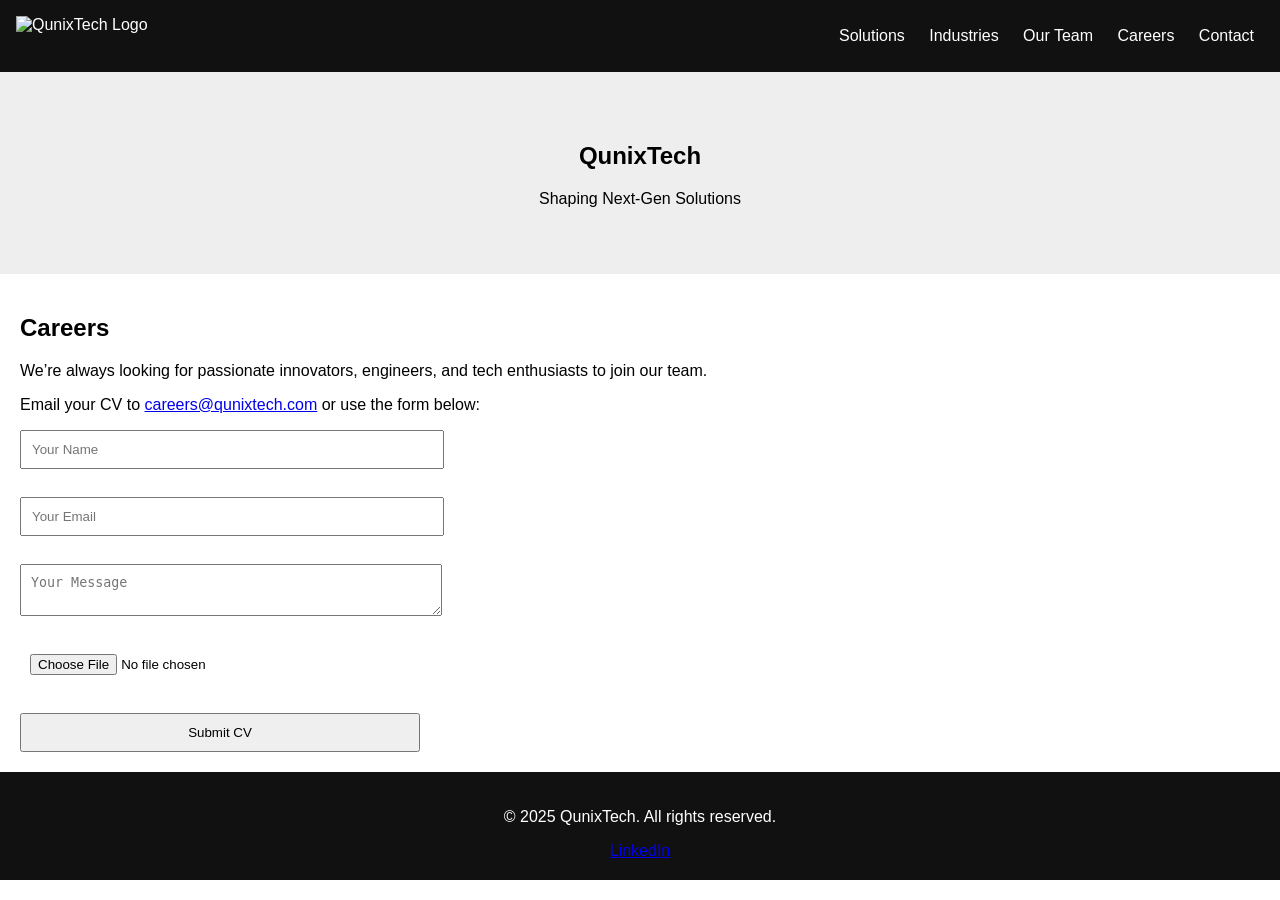
==== index.html @ 8da6a5e3 "Add files via upload" ====
<!DOCTYPE html>
<html lang="en">
<head>
  <meta charset="UTF-8" />
  <meta name="viewport" content="width=device-width, initial-scale=1.0" />
  <title>QunixTech | Shaping Next-Gen Solutions</title>
  <link rel="icon" type="image/png" href="favicon.png" />
  <link rel="stylesheet" href="style.css" />
</head>
<body>
  <header>
    <img src="logo.png" alt="QunixTech Logo" class="logo" />
    <nav>
      <a href="#solutions">Solutions</a>
      <a href="#industries">Industries</a>
      <a href="#team">Our Team</a>
      <a href="#careers">Careers</a>
      <a href="#contact">Contact</a>
    </nav>
  </header>

  <main>
    <section id="hero">
      <h1>QunixTech</h1>
      <p>Shaping Next-Gen Solutions</p>
    </section>

    <section id="careers">
      <h2>Careers</h2>
      <p>We’re always looking for passionate innovators, engineers, and tech enthusiasts to join our team.</p>
      <p>Email your CV to <a href="mailto:careers@qunixtech.com">careers@qunixtech.com</a> or use the form below:</p>
      <form action="https://formspree.io/f/your-form-id" method="POST" enctype="multipart/form-data">
        <input type="text" name="name" placeholder="Your Name" required><br>
        <input type="email" name="_replyto" placeholder="Your Email" required><br>
        <textarea name="message" placeholder="Your Message" required></textarea><br>
        <input type="file" name="resume" required><br>
        <button type="submit">Submit CV</button>
      </form>
    </section>
  </main>

  <footer>
    <p>&copy; 2025 QunixTech. All rights reserved.</p>
    <div class="social-icons">
      <a href="https://www.linkedin.com/company/qunixtech" target="_blank">LinkedIn</a>
    </div>
  </footer>
</body>
</html>
---- style.css ----
body {
  font-family: Arial, sans-serif;
  margin: 0;
  padding: 0;
}
header {
  background: #111;
  color: white;
  padding: 1em;
  display: flex;
  justify-content: space-between;
  align-items: center;
}
.logo {
  height: 40px;
}
nav a {
  margin: 0 10px;
  color: white;
  text-decoration: none;
}
#hero {
  background: #eee;
  padding: 50px;
  text-align: center;
}
section {
  padding: 20px;
}
form input, form textarea, form button {
  display: block;
  margin-top: 10px;
  width: 100%;
  max-width: 400px;
  padding: 10px;
}
footer {
  background: #111;
  color: white;
  text-align: center;
  padding: 20px;
}
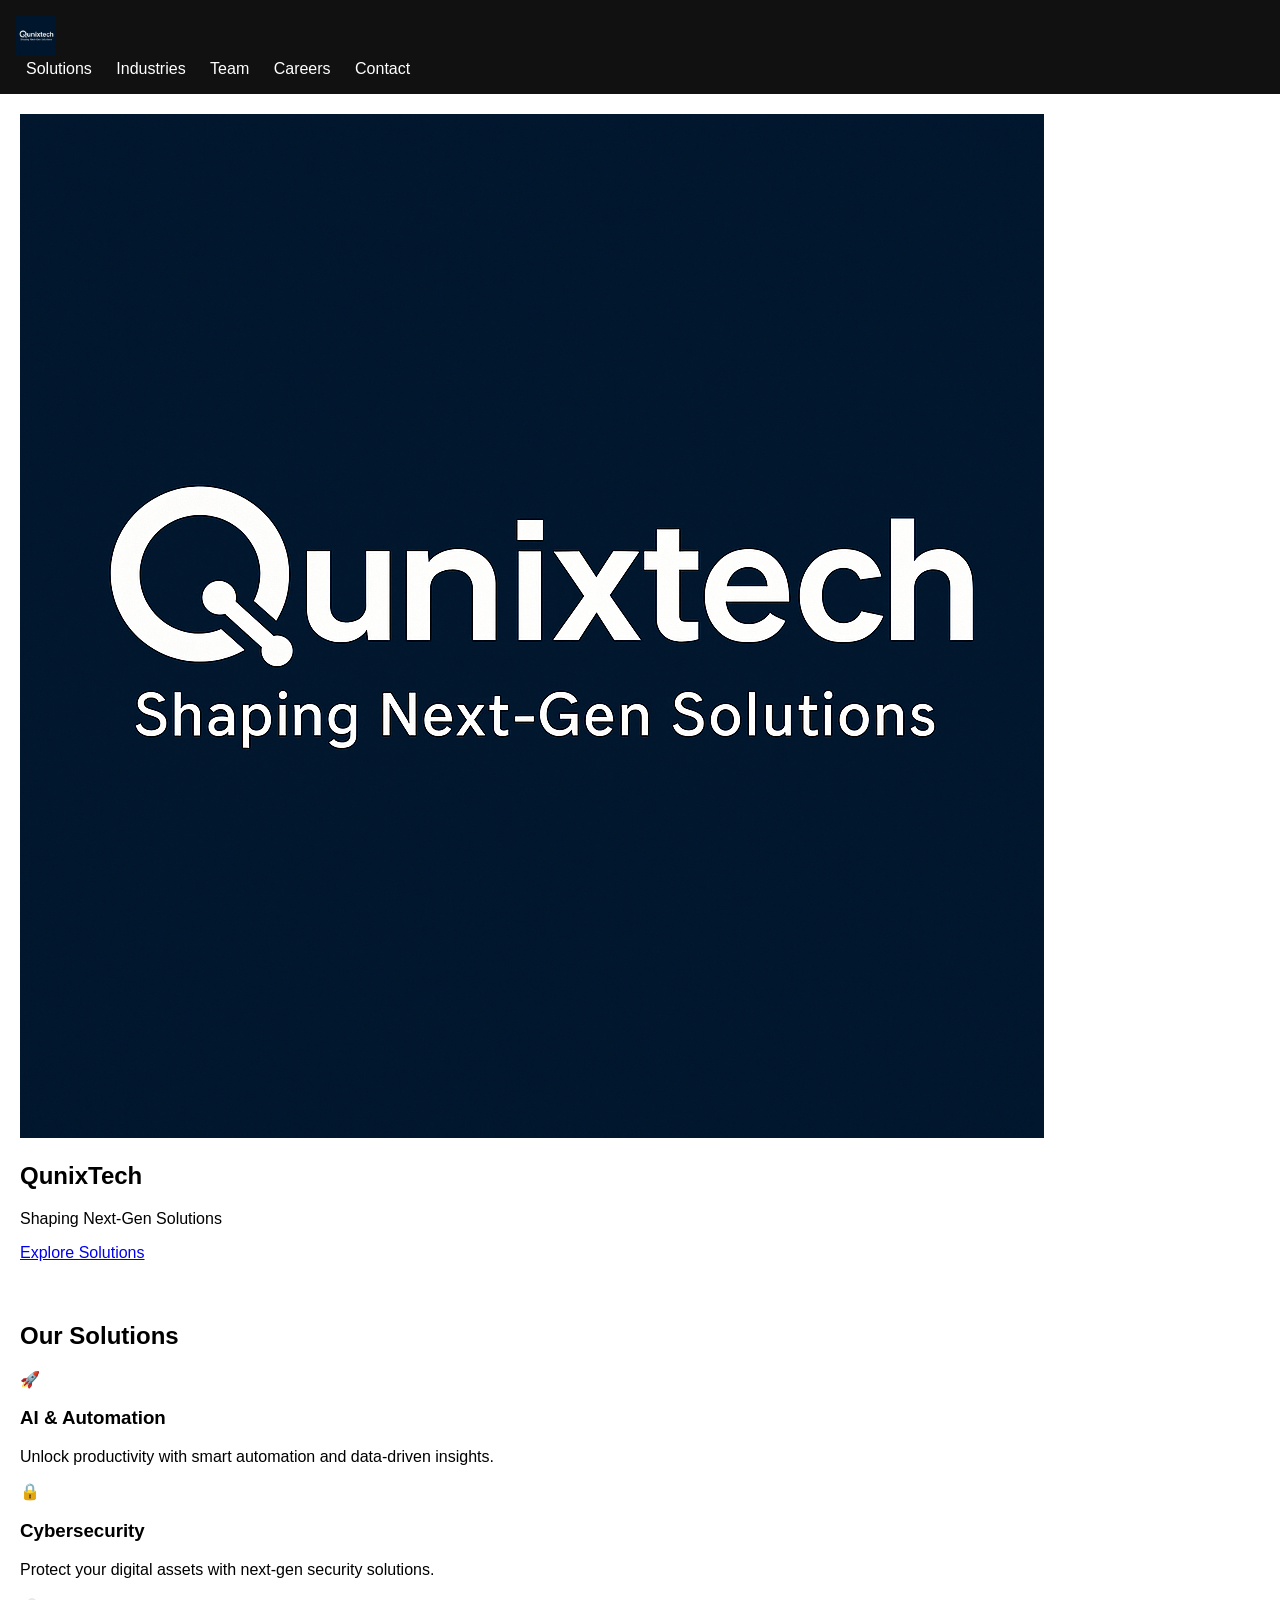
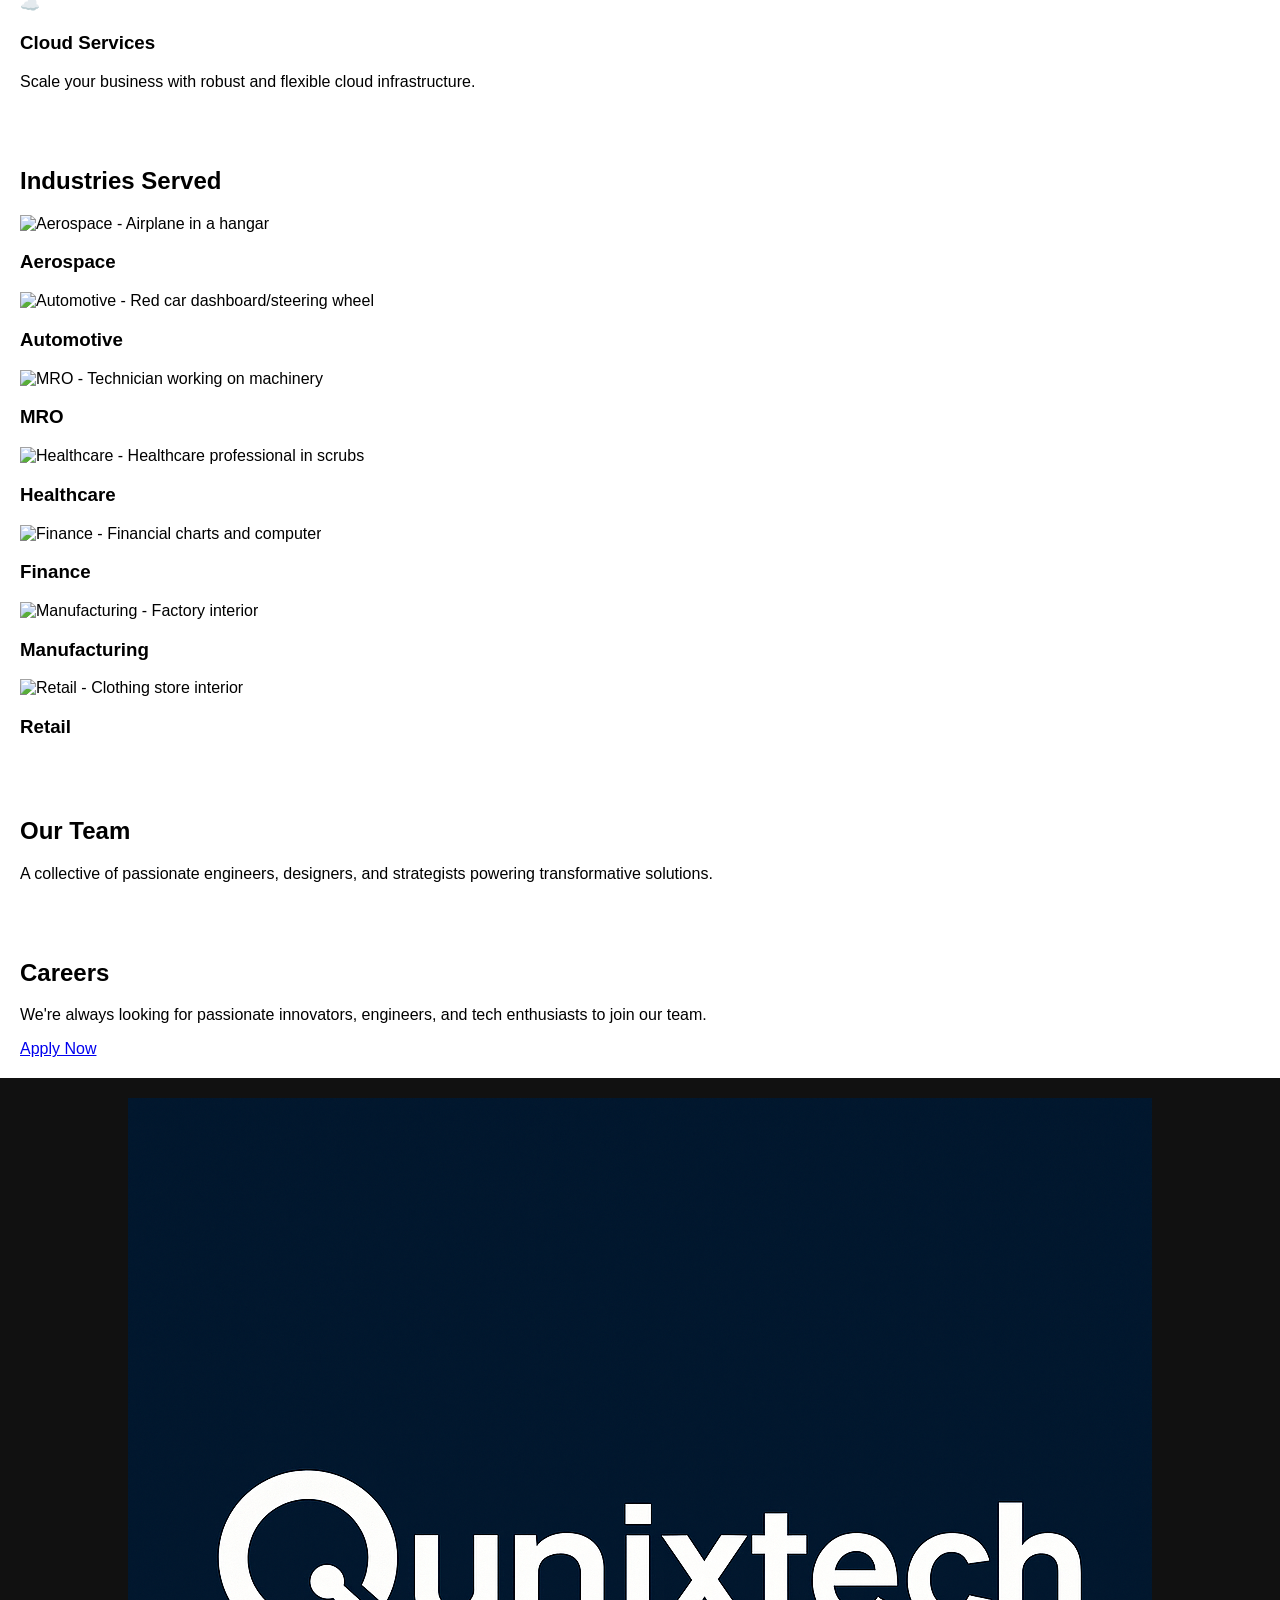
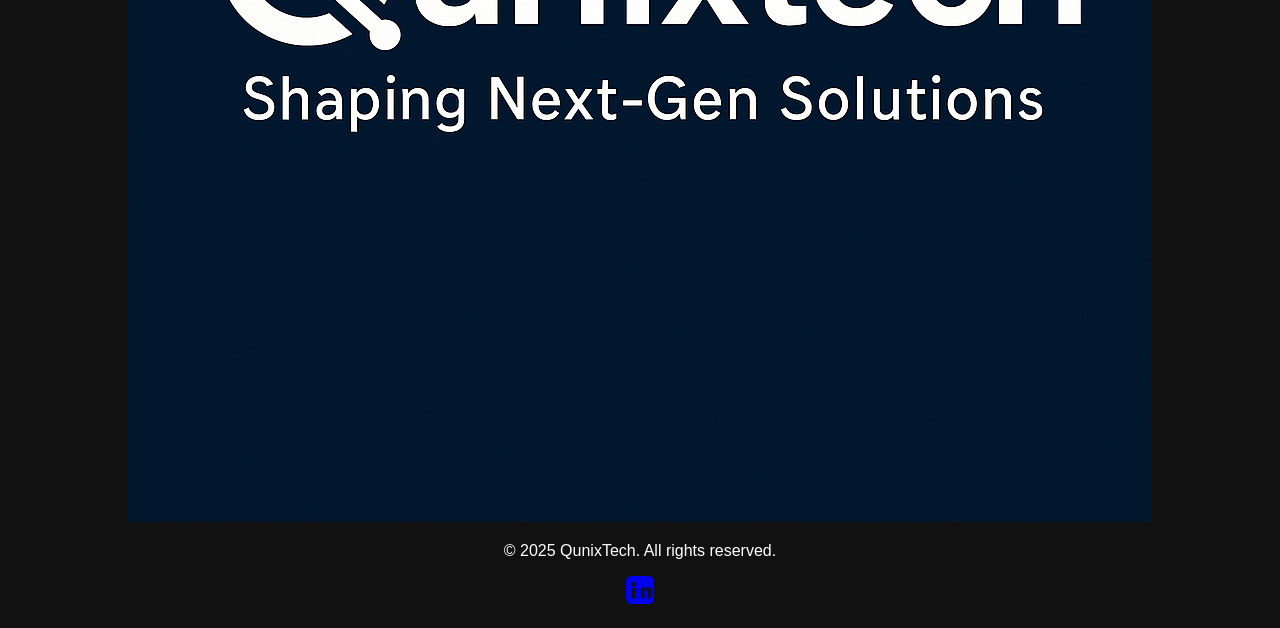
==== commit 473656f9: "Update index.html" ====
--- a/index.html
+++ b/index.html
@@ -1,4 +1,3 @@
-
 <!DOCTYPE html>
 <html lang="en">
 <head>
@@ -7,43 +6,126 @@
   <title>QunixTech | Shaping Next-Gen Solutions</title>
   <link rel="icon" type="image/png" href="favicon.png" />
   <link rel="stylesheet" href="style.css" />
+  <link href="https://fonts.googleapis.com/css2?family=Inter:wght@400;700;900&display=swap" rel="stylesheet">
 </head>
 <body>
   <header>
-    <img src="logo.png" alt="QunixTech Logo" class="logo" />
-    <nav>
-      <a href="#solutions">Solutions</a>
-      <a href="#industries">Industries</a>
-      <a href="#team">Our Team</a>
-      <a href="#careers">Careers</a>
-      <a href="#contact">Contact</a>
-    </nav>
+    <div class="container nav-container">
+      <img src="branding.png" alt="QunixTech Logo" class="logo" />
+      <nav>
+        <a href="#solutions">Solutions</a>
+        <a href="#industries">Industries</a>
+        <a href="#team">Team</a>
+        <a href="#careers">Careers</a>
+        <a href="#contact">Contact</a>
+      </nav>
+    </div>
   </header>
 
   <main>
-    <section id="hero">
-      <h1>QunixTech</h1>
-      <p>Shaping Next-Gen Solutions</p>
+    <!-- Hero Section -->
+    <section class="hero">
+      <div class="container">
+        <img src="branding.png" alt="QunixTech Logo" class="hero-logo" />
+        <h1>QunixTech</h1>
+        <p class="tagline">Shaping Next-Gen Solutions</p>
+        <a href="#solutions" class="cta-btn">Explore Solutions</a>
+      </div>
+      <div class="gradient-bg"></div>
     </section>
-
-    <section id="careers">
-      <h2>Careers</h2>
-      <p>We’re always looking for passionate innovators, engineers, and tech enthusiasts to join our team.</p>
-      <p>Email your CV to <a href="mailto:careers@qunixtech.com">careers@qunixtech.com</a> or use the form below:</p>
-      <form action="https://formspree.io/f/your-form-id" method="POST" enctype="multipart/form-data">
-        <input type="text" name="name" placeholder="Your Name" required><br>
-        <input type="email" name="_replyto" placeholder="Your Email" required><br>
-        <textarea name="message" placeholder="Your Message" required></textarea><br>
-        <input type="file" name="resume" required><br>
-        <button type="submit">Submit CV</button>
-      </form>
+    
+    <!-- Solutions Section -->
+    <section id="solutions" class="info-section">
+      <div class="container">
+        <h2>Our Solutions</h2>
+        <div class="card-grid">
+          <div class="card">
+            <div class="card-icon">🚀</div>
+            <h3>AI & Automation</h3>
+            <p>Unlock productivity with smart automation and data-driven insights.</p>
+          </div>
+          <div class="card">
+            <div class="card-icon">🔒</div>
+            <h3>Cybersecurity</h3>
+            <p>Protect your digital assets with next-gen security solutions.</p>
+          </div>
+          <div class="card">
+            <div class="card-icon">☁️</div>
+            <h3>Cloud Services</h3>
+            <p>Scale your business with robust and flexible cloud infrastructure.</p>
+          </div>
+        </div>
+      </div>
+    </section>
+    
+    <!-- Industries Section -->
+    <section id="industries" class="info-section vibrant-bg">
+      <div class="container">
+        <h2>Industries Served</h2>
+        <div class="industry-grid">
+          <div class="industry-card">
+            <img src="https://images.unsplash.com/photo-1464037866556-6812c9d1c72e?auto=format&fit=crop&w=400&q=80" alt="Aerospace - Airplane in a hangar" />
+            <h3>Aerospace</h3>
+          </div>
+          <div class="industry-card">
+            <img src="https://images.unsplash.com/photo-1506744038136-46273834b3fb?auto=format&fit=crop&w=400&q=80" alt="Automotive - Red car dashboard/steering wheel" />
+            <h3>Automotive</h3>
+          </div>
+          <div class="industry-card">
+            <img src="https://images.unsplash.com/photo-1521791136064-7986c2920216?auto=format&fit=crop&w=400&q=80" alt="MRO - Technician working on machinery" />
+            <h3>MRO</h3>
+          </div>
+          <div class="industry-card">
+            <img src="https://images.unsplash.com/photo-1515378791036-0648a3ef77b2?auto=format&fit=crop&w=400&q=80" alt="Healthcare - Healthcare professional in scrubs" />
+            <h3>Healthcare</h3>
+          </div>
+          <div class="industry-card">
+            <img src="https://images.unsplash.com/photo-1465101046530-73398c7f28ca?auto=format&fit=crop&w=400&q=80" alt="Finance - Financial charts and computer" />
+            <h3>Finance</h3>
+          </div>
+          <div class="industry-card">
+            <img src="https://images.unsplash.com/photo-1461344577544-4e5dc9487184?auto=format&fit=crop&w=400&q=80" alt="Manufacturing - Factory interior" />
+            <h3>Manufacturing</h3>
+          </div>
+          <div class="industry-card">
+            <img src="https://images.unsplash.com/photo-1503342217505-b0a15ec3261c?auto=format&fit=crop&w=400&q=80" alt="Retail - Clothing store interior" />
+            <h3>Retail</h3>
+          </div>
+        </div>
+      </div>
+    </section>
+    
+    <!-- Team Section -->
+    <section id="team" class="info-section">
+      <div class="container">
+        <h2>Our Team</h2>
+        <p class="section-desc">A collective of passionate engineers, designers, and strategists powering transformative solutions.</p>
+      </div>
+    </section>
+    
+    <!-- Careers Section -->
+    <section id="careers" class="info-section alt-bg">
+      <div class="container">
+        <h2>Careers</h2>
+        <p>We're always looking for passionate innovators, engineers, and tech enthusiasts to join our team.</p>
+        <a href="mailto:careers@qunixtech.com" class="cta-btn secondary">Apply Now</a>
+      </div>
     </section>
   </main>
 
   <footer>
-    <p>&copy; 2025 QunixTech. All rights reserved.</p>
-    <div class="social-icons">
-      <a href="https://www.linkedin.com/company/qunixtech" target="_blank">LinkedIn</a>
+    <div class="container footer-content">
+      <div>
+        <img src="branding.png" alt="QunixTech Logo" class="footer-logo" />
+        <p>&copy; 2025 QunixTech. All rights reserved.</p>
+      </div>
+      <div class="footer-socials">
+        <a href="https://www.linkedin.com/company/qunixtech" target="_blank" aria-label="LinkedIn">
+          <svg width="28" height="28" fill="currentColor" viewBox="0 0 24 24">
+            <path d="M19 0h-14c-2.761 0-5 2.238-5 5v14c0 2.762 2.239 5 5 5h14c2.762 0 5-2.238 5-5v-14c0-2.762-2.238-5-5-5zm-11 19h-3v-9h3v9zm-1.5-10.268c-.966 0-1.75-.784-1.75-1.75s.784-1.75 1.75-1.75 1.75.784 1.75 1.75-.784 1.75-1.75 1.75zm15.5 10.268h-3v-4.604c0-1.098-.021-2.509-1.529-2.509-1.529 0-1.764 1.194-1.764 2.426v4.687h-3v-9h2.882v1.233h.041c.401-.76 1.38-1.561 2.841-1.561 3.041 0 3.604 2.004 3.604 4.609v4.719z"/>
+          </svg>
+        </a>
+      </div>
     </div>
   </footer>
 </body>
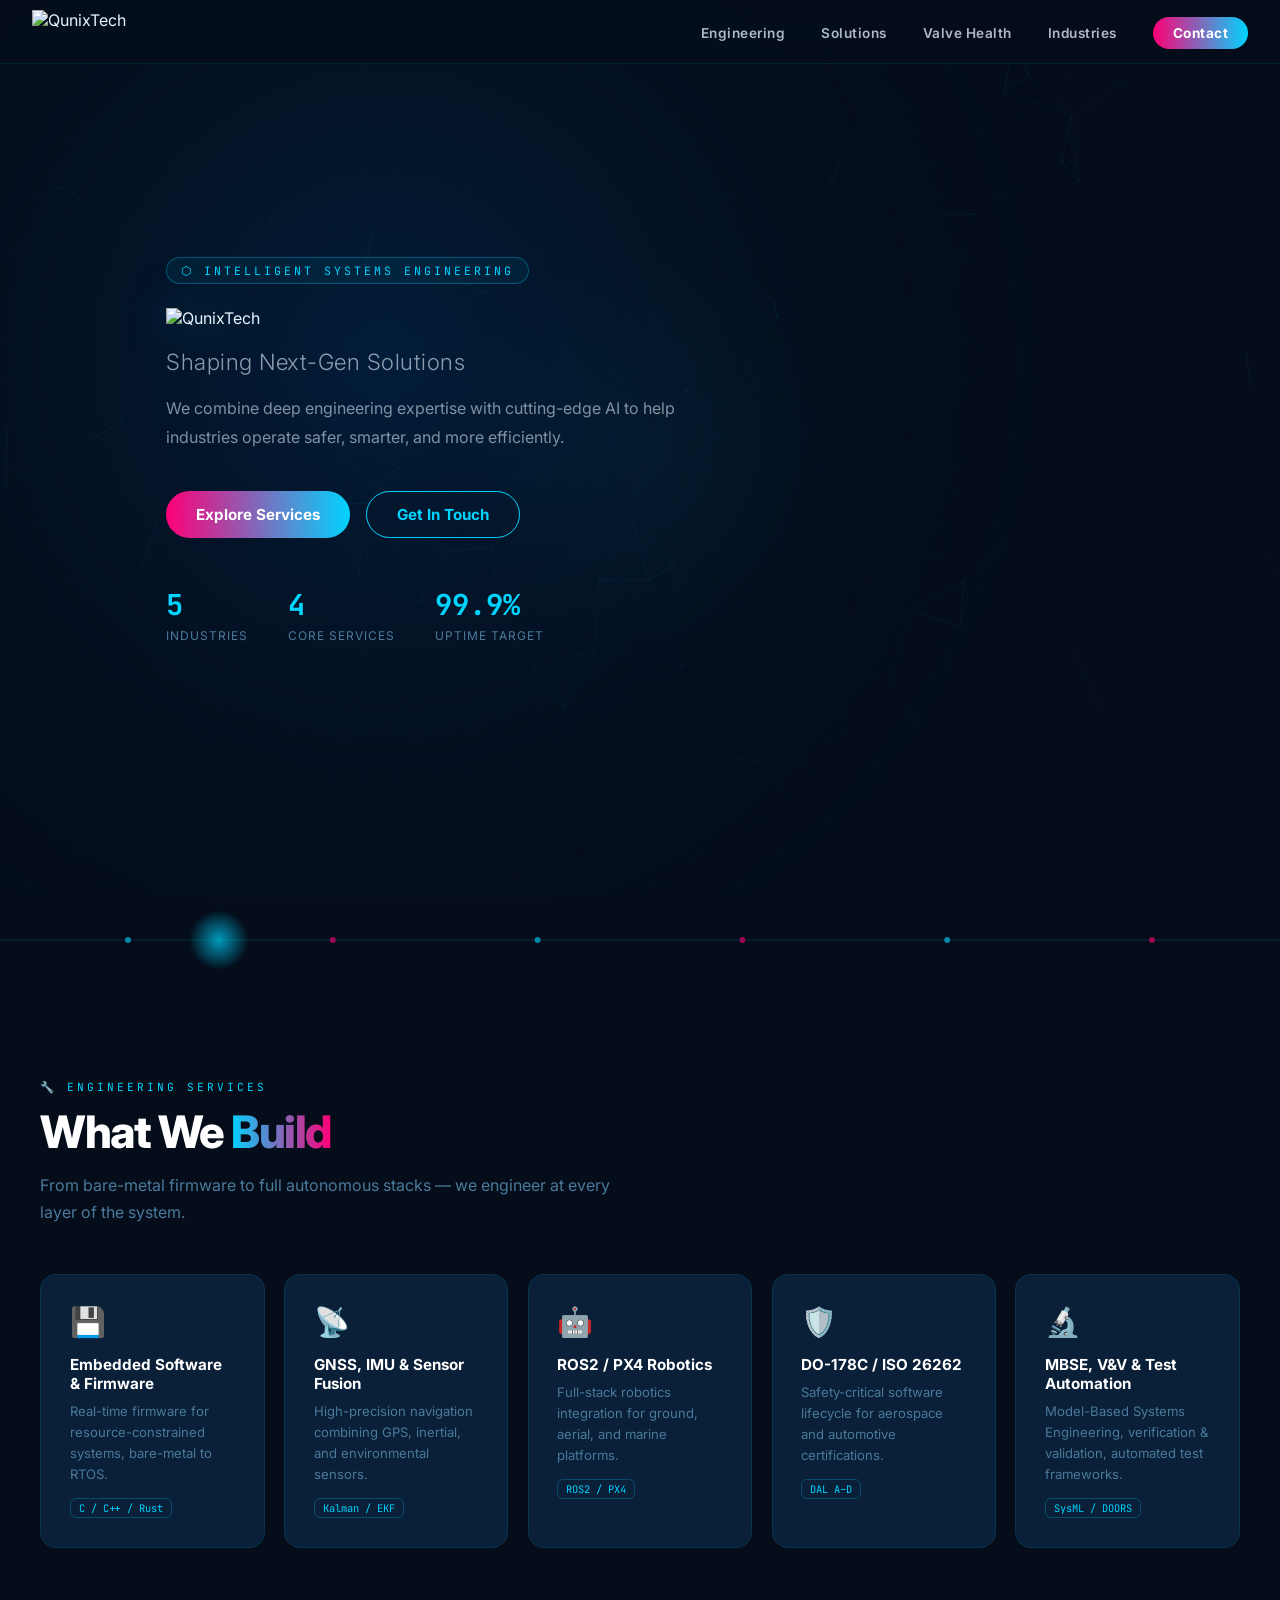
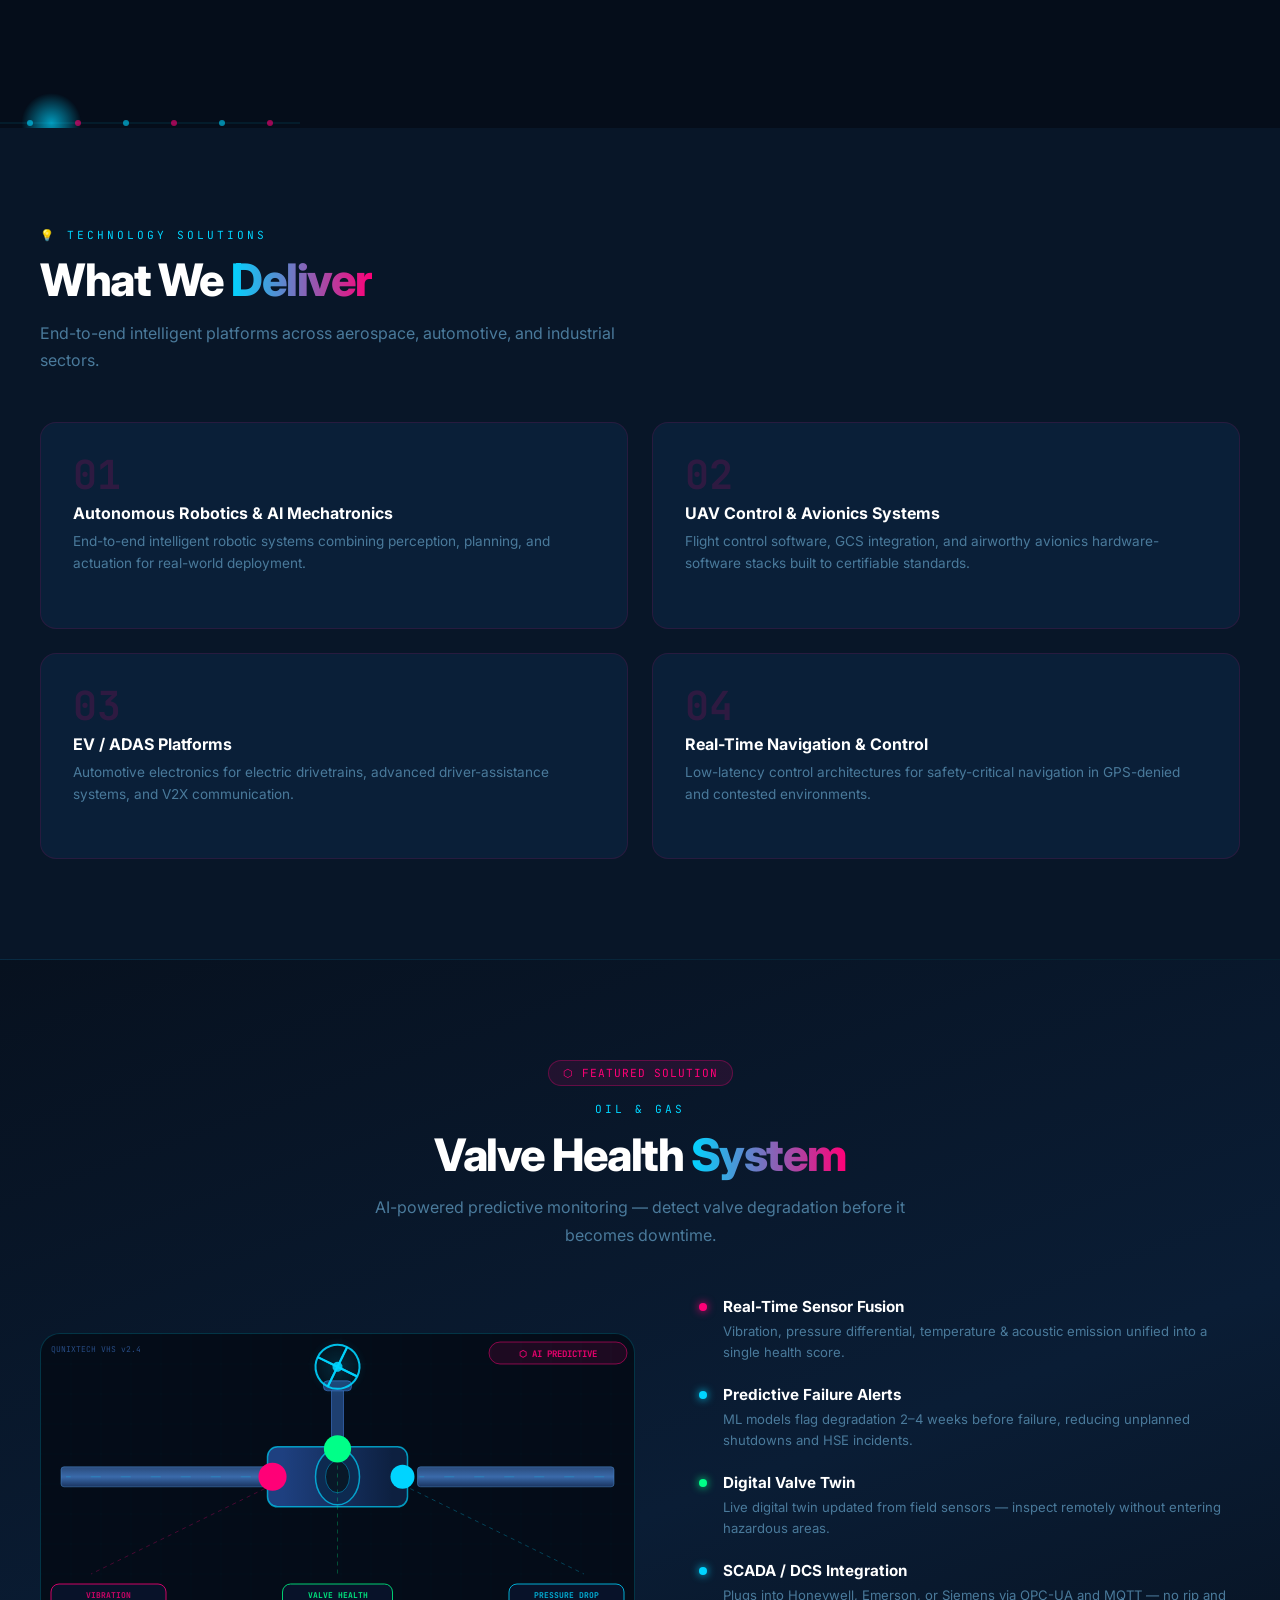
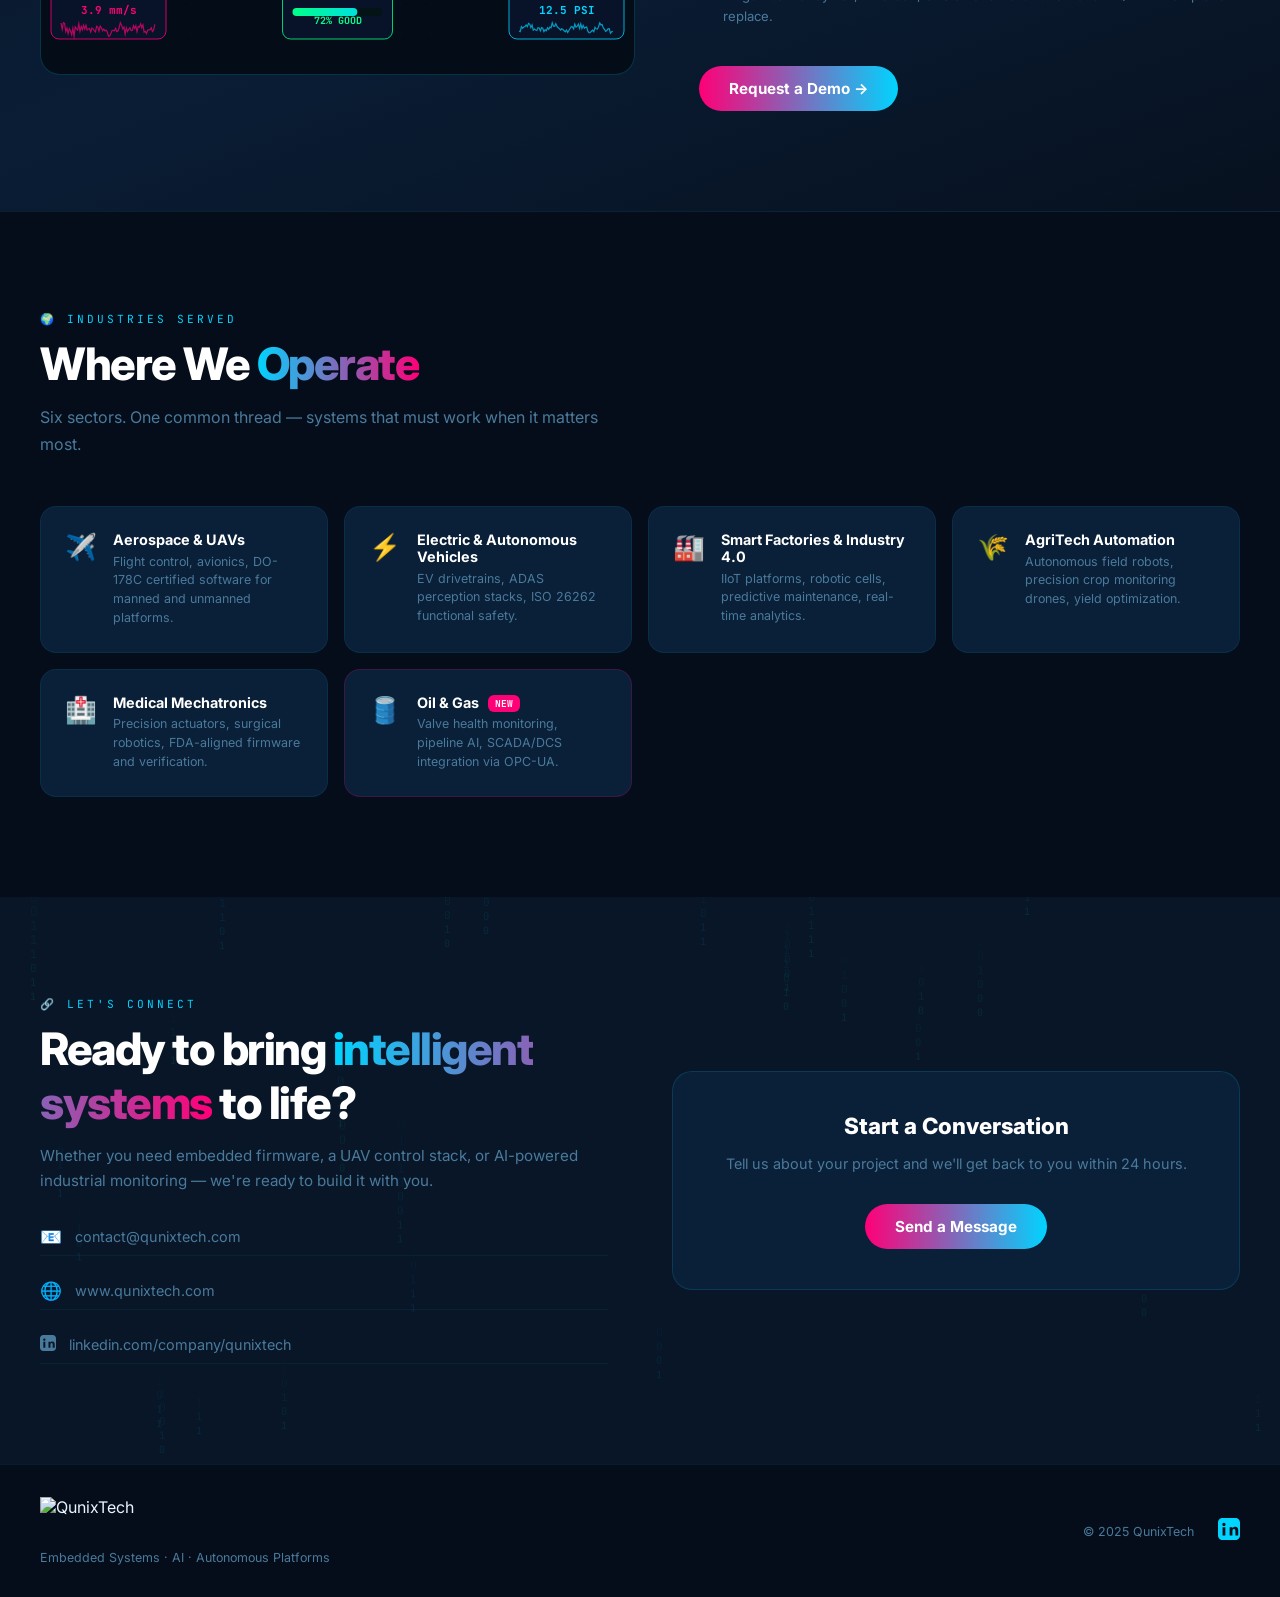
==== commit c1478250: "Deploy: dynamic animated site with valve health, engineering services & logo" ====
--- a/index.html
+++ b/index.html
@@ -1,132 +1,797 @@
 <!DOCTYPE html>
 <html lang="en">
 <head>
-  <meta charset="UTF-8" />
-  <meta name="viewport" content="width=device-width, initial-scale=1.0" />
-  <title>QunixTech | Shaping Next-Gen Solutions</title>
-  <link rel="icon" type="image/png" href="favicon.png" />
-  <link rel="stylesheet" href="style.css" />
-  <link href="https://fonts.googleapis.com/css2?family=Inter:wght@400;700;900&display=swap" rel="stylesheet">
+<meta charset="UTF-8"/>
+<meta name="viewport" content="width=device-width,initial-scale=1.0"/>
+<title>QunixTech | Shaping Next-Gen Solutions</title>
+<link href="https://fonts.googleapis.com/css2?family=Inter:wght@300;400;600;700;900&family=JetBrains+Mono:wght@400;700&display=swap" rel="stylesheet"/>
+<style>
+*{margin:0;padding:0;box-sizing:border-box;}
+:root{
+  --bg:#050d1a;
+  --bg2:#081628;
+  --cyan:#00d4ff;
+  --pink:#ff0077;
+  --green:#00ff88;
+  --text:#e8f4ff;
+  --muted:#4a7a9b;
+  --card:#0a1f38;
+  --r:16px;
+}
+html{scroll-behavior:smooth;}
+body{font-family:'Inter',sans-serif;background:var(--bg);color:var(--text);overflow-x:hidden;}
+a{color:var(--cyan);text-decoration:none;}
+/* SCROLLBAR */
+::-webkit-scrollbar{width:4px;}
+::-webkit-scrollbar-track{background:var(--bg);}
+::-webkit-scrollbar-thumb{background:var(--cyan);border-radius:2px;}
+
+/* NAV */
+nav{position:fixed;top:0;left:0;right:0;z-index:999;padding:0 2rem;height:64px;display:flex;align-items:center;justify-content:space-between;background:rgba(5,13,26,0.85);backdrop-filter:blur(12px);border-bottom:1px solid rgba(0,212,255,0.1);transition:all .3s;}
+nav.scrolled{background:rgba(5,13,26,0.97);}
+.nav-brand img{height:44px;width:auto;display:block;}
+.nav-links a{color:rgba(232,244,255,0.75);font-size:.85rem;font-weight:600;margin-left:2rem;letter-spacing:.5px;transition:color .2s;position:relative;}
+.nav-links a::after{content:'';position:absolute;bottom:-2px;left:0;width:0;height:1.5px;background:var(--cyan);transition:width .2s;}
+.nav-links a:hover{color:var(--cyan);}
+.nav-links a:hover::after{width:100%;}
+.nav-cta{background:linear-gradient(90deg,var(--pink),var(--cyan));color:#fff!important;padding:8px 20px;border-radius:20px;font-weight:700!important;}
+.nav-cta::after{display:none!important;}
+.nav-cta:hover{opacity:.88;color:#fff!important;}
+
+/* HERO */
+#hero{position:relative;height:100vh;min-height:680px;display:flex;align-items:center;overflow:hidden;}
+#hero-canvas{position:absolute;inset:0;width:100%;height:100%;}
+.hero-content{position:relative;z-index:2;padding:0 2rem;max-width:700px;margin:0 auto 0 8vw;}
+.hero-eyebrow{font-family:'JetBrains Mono',monospace;font-size:.72rem;letter-spacing:3px;color:var(--cyan);border:1px solid rgba(0,212,255,.3);display:inline-block;padding:5px 14px;border-radius:20px;margin-bottom:1.5rem;background:rgba(0,212,255,.06);}
+.hero-logo{width:min(380px,80vw);height:auto;margin-bottom:1.2rem;display:block;filter:drop-shadow(0 0 24px rgba(0,212,255,.35));animation:logoGlow 4s ease-in-out infinite;}
+@keyframes logoGlow{0%,100%{filter:drop-shadow(0 0 18px rgba(0,212,255,.3));}50%{filter:drop-shadow(0 0 36px rgba(0,212,255,.6)) drop-shadow(0 0 60px rgba(255,0,119,.2));}}
+.hero-h1{font-size:clamp(2.8rem,7vw,5.5rem);font-weight:900;line-height:1;letter-spacing:-3px;margin-bottom:.5rem;}
+.hero-h1 .q{background:linear-gradient(135deg,var(--cyan) 30%,var(--pink));-webkit-background-clip:text;-webkit-text-fill-color:transparent;}
+.hero-sub{font-size:clamp(1rem,2vw,1.4rem);color:rgba(232,244,255,.6);font-weight:300;margin-bottom:1.2rem;letter-spacing:.5px;}
+.hero-desc{font-size:1rem;color:rgba(232,244,255,.55);line-height:1.8;max-width:520px;margin-bottom:2.5rem;}
+.hero-btns{display:flex;gap:1rem;flex-wrap:wrap;}
+.btn{display:inline-flex;align-items:center;gap:.5rem;padding:13px 30px;border-radius:30px;font-weight:700;font-size:.95rem;cursor:pointer;transition:all .2s;border:none;}
+.btn-primary{background:linear-gradient(90deg,var(--pink),var(--cyan));color:#fff;}
+.btn-primary:hover{transform:translateY(-2px);box-shadow:0 8px 24px rgba(255,0,119,.3);color:#fff;}
+.btn-outline{background:transparent;color:var(--cyan);border:1.5px solid var(--cyan);}
+.btn-outline:hover{background:rgba(0,212,255,.08);transform:translateY(-2px);}
+.hero-stats{display:flex;gap:2.5rem;margin-top:3rem;flex-wrap:wrap;}
+.stat-item .val{font-family:'JetBrains Mono',monospace;font-size:1.8rem;font-weight:700;color:var(--cyan);}
+.stat-item .lbl{font-size:.75rem;color:var(--muted);letter-spacing:1px;margin-top:.2rem;}
+
+/* SCROLL REVEAL */
+.reveal{opacity:0;transform:translateY(32px);transition:opacity .7s ease,transform .7s ease;}
+.reveal.visible{opacity:1;transform:none;}
+
+/* SECTION COMMONS */
+section{padding:100px 2rem;}
+.sec-inner{max-width:1200px;margin:0 auto;}
+.sec-tag{font-family:'JetBrains Mono',monospace;font-size:.7rem;letter-spacing:3px;color:var(--cyan);margin-bottom:.7rem;}
+.sec-h2{font-size:clamp(1.8rem,4vw,2.8rem);font-weight:800;letter-spacing:-1.5px;margin-bottom:.8rem;color:#fff;}
+.sec-h2 span{background:linear-gradient(90deg,var(--cyan),var(--pink));-webkit-background-clip:text;-webkit-text-fill-color:transparent;}
+.sec-lead{color:var(--muted);font-size:1rem;line-height:1.7;max-width:580px;margin-bottom:3rem;}
+
+/* ENGINEERING SECTION */
+#engineering{background:var(--bg);}
+.eng-grid{display:grid;grid-template-columns:repeat(auto-fill,minmax(220px,1fr));gap:1.2rem;}
+.eng-card{background:var(--card);border:1px solid rgba(0,212,255,.1);border-radius:var(--r);padding:1.8rem;position:relative;overflow:hidden;cursor:default;transition:all .3s;}
+.eng-card::before{content:'';position:absolute;inset:0;background:linear-gradient(135deg,rgba(0,212,255,.06),transparent);opacity:0;transition:opacity .3s;}
+.eng-card:hover{border-color:rgba(0,212,255,.4);transform:translateY(-4px);box-shadow:0 16px 40px rgba(0,212,255,.1);}
+.eng-card:hover::before{opacity:1;}
+.eng-icon{font-size:1.8rem;margin-bottom:1rem;}
+.eng-card h3{font-size:.95rem;font-weight:700;color:#fff;margin-bottom:.5rem;}
+.eng-card p{font-size:.82rem;color:var(--muted);line-height:1.6;}
+.eng-card .tag{display:inline-block;font-family:'JetBrains Mono',monospace;font-size:.65rem;color:var(--cyan);border:1px solid rgba(0,212,255,.25);padding:2px 8px;border-radius:6px;margin-top:.8rem;}
+
+/* ANIMATED CIRCUIT LINE */
+.circuit-divider{height:80px;position:relative;overflow:hidden;}
+#circuit-canvas{width:100%;height:80px;}
+
+/* SOLUTIONS SECTION */
+#solutions{background:var(--bg2);}
+.sol-grid{display:grid;grid-template-columns:repeat(2,1fr);gap:1.5rem;}
+.sol-card{background:var(--card);border-radius:var(--r);padding:2rem;border:1px solid rgba(255,0,119,.12);position:relative;overflow:hidden;transition:all .3s;}
+.sol-card:hover{border-color:rgba(255,0,119,.4);transform:translateY(-4px);box-shadow:0 16px 40px rgba(255,0,119,.1);}
+.sol-num{font-family:'JetBrains Mono',monospace;font-size:2.5rem;font-weight:700;color:rgba(255,0,119,.15);line-height:1;margin-bottom:.5rem;}
+.sol-card h3{font-size:1rem;font-weight:700;color:#fff;margin-bottom:.5rem;}
+.sol-card p{font-size:.85rem;color:var(--muted);line-height:1.6;}
+.sol-bar{height:2px;background:linear-gradient(90deg,var(--pink),transparent);margin-top:1.2rem;border-radius:1px;width:0;transition:width .8s ease;}
+.sol-card:hover .sol-bar{width:100%;}
+
+/* VALVE HEALTH */
+#valve{background:linear-gradient(160deg,#07111f,#0a1d35 60%,#07111f);border-top:1px solid rgba(0,212,255,.08);border-bottom:1px solid rgba(0,212,255,.08);position:relative;overflow:hidden;}
+.valve-layout{display:grid;grid-template-columns:1.1fr 1fr;gap:4rem;align-items:center;}
+.valve-canvas-wrap{position:relative;border-radius:20px;overflow:hidden;border:1px solid rgba(0,212,255,.2);background:#040c18;}
+#valve-canvas{display:block;width:100%;height:340px;}
+.valve-features{display:flex;flex-direction:column;gap:1.4rem;}
+.vf{display:flex;gap:1rem;align-items:flex-start;}
+.vf-dot{width:8px;height:8px;border-radius:50%;background:var(--cyan);flex-shrink:0;margin-top:6px;box-shadow:0 0 8px var(--cyan);}
+.vf-dot.pink{background:var(--pink);box-shadow:0 0 8px var(--pink);}
+.vf-dot.green{background:var(--green);box-shadow:0 0 8px var(--green);}
+.vf h4{font-size:.95rem;font-weight:700;color:#fff;margin-bottom:.3rem;}
+.vf p{font-size:.82rem;color:var(--muted);line-height:1.6;}
+.valve-badge{display:inline-flex;align-items:center;gap:.4rem;background:rgba(255,0,119,.1);border:1px solid rgba(255,0,119,.3);border-radius:20px;padding:5px 14px;font-family:'JetBrains Mono',monospace;font-size:.7rem;color:var(--pink);margin-bottom:1rem;letter-spacing:1px;}
+
+/* INDUSTRIES */
+#industries{background:var(--bg);}
+.ind-grid{display:grid;grid-template-columns:repeat(auto-fill,minmax(260px,1fr));gap:1rem;}
+.ind-card{background:var(--card);border:1px solid rgba(0,212,255,.08);border-radius:var(--r);padding:1.5rem;display:flex;gap:1rem;align-items:flex-start;transition:all .25s;position:relative;overflow:hidden;}
+.ind-card::after{content:'';position:absolute;left:0;top:0;width:3px;height:100%;background:var(--cyan);transform:scaleY(0);transition:transform .3s;transform-origin:top;}
+.ind-card:hover{border-color:rgba(0,212,255,.25);transform:translateX(4px);}
+.ind-card:hover::after{transform:scaleY(1);}
+.ind-card.og{border-color:rgba(255,0,119,.2);}
+.ind-card.og::after{background:var(--pink);}
+.ind-card.og:hover{border-color:rgba(255,0,119,.4);}
+.ind-ico{font-size:1.6rem;flex-shrink:0;}
+.ind-card h4{font-size:.9rem;font-weight:700;color:#fff;margin-bottom:.3rem;}
+.ind-card p{font-size:.78rem;color:var(--muted);line-height:1.5;}
+.og-badge{font-family:'JetBrains Mono',monospace;font-size:.6rem;background:var(--pink);color:#fff;padding:2px 7px;border-radius:6px;margin-left:.4rem;vertical-align:middle;}
+
+/* CONTACT */
+#contact{background:var(--bg2);position:relative;overflow:hidden;}
+#contact-canvas{position:absolute;inset:0;width:100%;height:100%;opacity:.4;}
+.contact-inner{display:grid;grid-template-columns:1fr 1fr;gap:4rem;align-items:center;position:relative;z-index:1;}
+.contact-links{display:flex;flex-direction:column;gap:1rem;margin-top:1.5rem;}
+.contact-link{display:flex;align-items:center;gap:.8rem;color:var(--muted);font-size:.9rem;transition:color .2s;padding:.5rem 0;border-bottom:1px solid rgba(0,212,255,.06);}
+.contact-link:hover{color:var(--cyan);}
+.contact-link span{font-size:1.1rem;}
+.cta-box{background:var(--card);border:1px solid rgba(0,212,255,.15);border-radius:20px;padding:2.5rem;text-align:center;}
+.cta-box h3{font-size:1.4rem;font-weight:800;color:#fff;margin-bottom:.8rem;}
+.cta-box p{color:var(--muted);font-size:.9rem;line-height:1.6;margin-bottom:1.8rem;}
+
+/* FOOTER */
+footer{background:var(--bg);border-top:1px solid rgba(0,212,255,.08);padding:2rem;}
+.footer-inner{max-width:1200px;margin:0 auto;display:flex;justify-content:space-between;align-items:center;flex-wrap:wrap;gap:1rem;}
+.footer-brand img{height:48px;width:auto;display:block;}
+.footer-right{display:flex;align-items:center;gap:1.5rem;}
+.footer-copy{font-size:.78rem;color:var(--muted);}
+.li-link{color:var(--cyan);transition:color .2s;}
+.li-link:hover{color:var(--pink);}
+
+/* RESPONSIVE */
+@media(max-width:900px){
+  .hero-content{margin:0 auto;text-align:center;}
+  .hero-btns{justify-content:center;}
+  .hero-stats{justify-content:center;}
+  .valve-layout,.contact-inner,.sol-grid{grid-template-columns:1fr;}
+  .eng-grid,.ind-grid{grid-template-columns:1fr 1fr;}
+  .nav-links{display:none;}
+}
+@media(max-width:600px){
+  .eng-grid,.ind-grid{grid-template-columns:1fr;}
+  section{padding:70px 1.2rem;}
+}
+
+/* GLITCH animation for title */
+@keyframes flicker{0%,100%{opacity:1;}92%{opacity:1;}93%{opacity:.4;}95%{opacity:1;}97%{opacity:.6;}98%{opacity:1;}}
+.hero-h1{animation:flicker 8s infinite;}
+
+/* Pulse dot */
+@keyframes pulse{0%,100%{transform:scale(1);opacity:1;}50%{transform:scale(1.5);opacity:.5;}}
+.pulse{animation:pulse 2s infinite;}
+</style>
 </head>
 <body>
-  <header>
-    <div class="container nav-container">
-      <img src="branding.png" alt="QunixTech Logo" class="logo" />
-      <nav>
-        <a href="#solutions">Solutions</a>
-        <a href="#industries">Industries</a>
-        <a href="#team">Team</a>
-        <a href="#careers">Careers</a>
-        <a href="#contact">Contact</a>
-      </nav>
-    </div>
-  </header>
-
-  <main>
-    <!-- Hero Section -->
-    <section class="hero">
-      <div class="container">
-        <img src="branding.png" alt="QunixTech Logo" class="hero-logo" />
-        <h1>QunixTech</h1>
-        <p class="tagline">Shaping Next-Gen Solutions</p>
-        <a href="#solutions" class="cta-btn">Explore Solutions</a>
-      </div>
-      <div class="gradient-bg"></div>
-    </section>
-    
-    <!-- Solutions Section -->
-    <section id="solutions" class="info-section">
-      <div class="container">
-        <h2>Our Solutions</h2>
-        <div class="card-grid">
-          <div class="card">
-            <div class="card-icon">🚀</div>
-            <h3>AI & Automation</h3>
-            <p>Unlock productivity with smart automation and data-driven insights.</p>
+
+<nav id="navbar">
+  <div class="nav-brand"><img src="https://raw.githubusercontent.com/QunixTech/webpage/main/branding.png" alt="QunixTech"/></div>
+  <div class="nav-links">
+    <a href="#engineering">Engineering</a>
+    <a href="#solutions">Solutions</a>
+    <a href="#valve">Valve Health</a>
+    <a href="#industries">Industries</a>
+    <a href="#contact" class="nav-cta">Contact</a>
+  </div>
+</nav>
+
+<!-- HERO -->
+<section id="hero">
+  <canvas id="hero-canvas"></canvas>
+  <div class="hero-content">
+    <div class="hero-eyebrow">⬡ INTELLIGENT SYSTEMS ENGINEERING</div>
+    <img src="https://raw.githubusercontent.com/QunixTech/webpage/main/branding.png" alt="QunixTech" class="hero-logo"/>
+    <h1 class="hero-h1" style="display:none;">QunixTech</h1>
+    <p class="hero-sub">Shaping Next-Gen Solutions</p>
+    <p class="hero-desc">We combine deep engineering expertise with cutting-edge AI to help industries operate safer, smarter, and more efficiently.</p>
+    <div class="hero-btns">
+      <a href="#engineering" class="btn btn-primary">Explore Services</a>
+      <a href="#contact" class="btn btn-outline">Get In Touch</a>
+    </div>
+    <div class="hero-stats">
+      <div class="stat-item"><div class="val" data-count="6">0</div><div class="lbl">INDUSTRIES</div></div>
+      <div class="stat-item"><div class="val" data-count="5">0</div><div class="lbl">CORE SERVICES</div></div>
+      <div class="stat-item"><div class="val" id="uptime-val">99.9%</div><div class="lbl">UPTIME TARGET</div></div>
+    </div>
+  </div>
+</section>
+
+<!-- CIRCUIT DIVIDER -->
+<div class="circuit-divider">
+  <canvas id="circuit-canvas"></canvas>
+</div>
+
+<!-- ENGINEERING -->
+<section id="engineering">
+  <div class="sec-inner">
+    <div class="reveal">
+      <div class="sec-tag">🔧 ENGINEERING SERVICES</div>
+      <h2 class="sec-h2">What We <span>Build</span></h2>
+      <p class="sec-lead">From bare-metal firmware to full autonomous stacks — we engineer at every layer of the system.</p>
+    </div>
+    <div class="eng-grid reveal">
+      <div class="eng-card">
+        <div class="eng-icon">💾</div>
+        <h3>Embedded Software & Firmware</h3>
+        <p>Real-time firmware for resource-constrained systems, bare-metal to RTOS.</p>
+        <span class="tag">C / C++ / Rust</span>
+      </div>
+      <div class="eng-card">
+        <div class="eng-icon">📡</div>
+        <h3>GNSS, IMU & Sensor Fusion</h3>
+        <p>High-precision navigation combining GPS, inertial, and environmental sensors.</p>
+        <span class="tag">Kalman / EKF</span>
+      </div>
+      <div class="eng-card">
+        <div class="eng-icon">🤖</div>
+        <h3>ROS2 / PX4 Robotics</h3>
+        <p>Full-stack robotics integration for ground, aerial, and marine platforms.</p>
+        <span class="tag">ROS2 / PX4</span>
+      </div>
+      <div class="eng-card">
+        <div class="eng-icon">🛡️</div>
+        <h3>DO-178C / ISO 26262</h3>
+        <p>Safety-critical software lifecycle for aerospace and automotive certifications.</p>
+        <span class="tag">DAL A–D</span>
+      </div>
+      <div class="eng-card">
+        <div class="eng-icon">🔬</div>
+        <h3>MBSE, V&V & Test Automation</h3>
+        <p>Model-Based Systems Engineering, verification & validation, automated test frameworks.</p>
+        <span class="tag">SysML / DOORS</span>
+      </div>
+    </div>
+  </div>
+</section>
+
+<!-- CIRCUIT DIVIDER 2 -->
+<div class="circuit-divider">
+  <canvas id="circuit-canvas2"></canvas>
+</div>
+
+<!-- SOLUTIONS -->
+<section id="solutions">
+  <div class="sec-inner">
+    <div class="reveal">
+      <div class="sec-tag">💡 TECHNOLOGY SOLUTIONS</div>
+      <h2 class="sec-h2">What We <span>Deliver</span></h2>
+      <p class="sec-lead">End-to-end intelligent platforms across aerospace, automotive, and industrial sectors.</p>
+    </div>
+    <div class="sol-grid reveal">
+      <div class="sol-card">
+        <div class="sol-num">01</div>
+        <h3>Autonomous Robotics & AI Mechatronics</h3>
+        <p>End-to-end intelligent robotic systems combining perception, planning, and actuation for real-world deployment.</p>
+        <div class="sol-bar"></div>
+      </div>
+      <div class="sol-card">
+        <div class="sol-num">02</div>
+        <h3>UAV Control & Avionics Systems</h3>
+        <p>Flight control software, GCS integration, and airworthy avionics hardware-software stacks built to certifiable standards.</p>
+        <div class="sol-bar"></div>
+      </div>
+      <div class="sol-card">
+        <div class="sol-num">03</div>
+        <h3>EV / ADAS Platforms</h3>
+        <p>Automotive electronics for electric drivetrains, advanced driver-assistance systems, and V2X communication.</p>
+        <div class="sol-bar"></div>
+      </div>
+      <div class="sol-card">
+        <div class="sol-num">04</div>
+        <h3>Real-Time Navigation & Control</h3>
+        <p>Low-latency control architectures for safety-critical navigation in GPS-denied and contested environments.</p>
+        <div class="sol-bar"></div>
+      </div>
+    </div>
+  </div>
+</section>
+
+<!-- VALVE HEALTH -->
+<section id="valve">
+  <div class="sec-inner">
+    <div class="reveal" style="text-align:center;margin-bottom:3rem;">
+      <div class="valve-badge">⬡ FEATURED SOLUTION</div>
+      <div class="sec-tag" style="justify-content:center;display:block;">OIL & GAS</div>
+      <h2 class="sec-h2" style="text-align:center;">Valve Health <span>System</span></h2>
+      <p class="sec-lead" style="margin:0 auto;">AI-powered predictive monitoring — detect valve degradation before it becomes downtime.</p>
+    </div>
+    <div class="valve-layout reveal">
+      <div class="valve-canvas-wrap">
+        <canvas id="valve-canvas"></canvas>
+      </div>
+      <div class="valve-features">
+        <div class="vf">
+          <div class="vf-dot pink pulse"></div>
+          <div>
+            <h4>Real-Time Sensor Fusion</h4>
+            <p>Vibration, pressure differential, temperature & acoustic emission unified into a single health score.</p>
           </div>
-          <div class="card">
-            <div class="card-icon">🔒</div>
-            <h3>Cybersecurity</h3>
-            <p>Protect your digital assets with next-gen security solutions.</p>
+        </div>
+        <div class="vf">
+          <div class="vf-dot"></div>
+          <div>
+            <h4>Predictive Failure Alerts</h4>
+            <p>ML models flag degradation 2–4 weeks before failure, reducing unplanned shutdowns and HSE incidents.</p>
           </div>
-          <div class="card">
-            <div class="card-icon">☁️</div>
-            <h3>Cloud Services</h3>
-            <p>Scale your business with robust and flexible cloud infrastructure.</p>
+        </div>
+        <div class="vf">
+          <div class="vf-dot green pulse"></div>
+          <div>
+            <h4>Digital Valve Twin</h4>
+            <p>Live digital twin updated from field sensors — inspect remotely without entering hazardous areas.</p>
           </div>
         </div>
-      </div>
-    </section>
-    
-    <!-- Industries Section -->
-    <section id="industries" class="info-section vibrant-bg">
-      <div class="container">
-        <h2>Industries Served</h2>
-        <div class="industry-grid">
-          <div class="industry-card">
-            <img src="https://images.unsplash.com/photo-1464037866556-6812c9d1c72e?auto=format&fit=crop&w=400&q=80" alt="Aerospace - Airplane in a hangar" />
-            <h3>Aerospace</h3>
+        <div class="vf">
+          <div class="vf-dot"></div>
+          <div>
+            <h4>SCADA / DCS Integration</h4>
+            <p>Plugs into Honeywell, Emerson, or Siemens via OPC-UA and MQTT — no rip and replace.</p>
           </div>
-          <div class="industry-card">
-            <img src="https://images.unsplash.com/photo-1506744038136-46273834b3fb?auto=format&fit=crop&w=400&q=80" alt="Automotive - Red car dashboard/steering wheel" />
-            <h3>Automotive</h3>
-          </div>
-          <div class="industry-card">
-            <img src="https://images.unsplash.com/photo-1521791136064-7986c2920216?auto=format&fit=crop&w=400&q=80" alt="MRO - Technician working on machinery" />
-            <h3>MRO</h3>
-          </div>
-          <div class="industry-card">
-            <img src="https://images.unsplash.com/photo-1515378791036-0648a3ef77b2?auto=format&fit=crop&w=400&q=80" alt="Healthcare - Healthcare professional in scrubs" />
-            <h3>Healthcare</h3>
-          </div>
-          <div class="industry-card">
-            <img src="https://images.unsplash.com/photo-1465101046530-73398c7f28ca?auto=format&fit=crop&w=400&q=80" alt="Finance - Financial charts and computer" />
-            <h3>Finance</h3>
-          </div>
-          <div class="industry-card">
-            <img src="https://images.unsplash.com/photo-1461344577544-4e5dc9487184?auto=format&fit=crop&w=400&q=80" alt="Manufacturing - Factory interior" />
-            <h3>Manufacturing</h3>
-          </div>
-          <div class="industry-card">
-            <img src="https://images.unsplash.com/photo-1503342217505-b0a15ec3261c?auto=format&fit=crop&w=400&q=80" alt="Retail - Clothing store interior" />
-            <h3>Retail</h3>
-          </div>
-        </div>
-      </div>
-    </section>
-    
-    <!-- Team Section -->
-    <section id="team" class="info-section">
-      <div class="container">
-        <h2>Our Team</h2>
-        <p class="section-desc">A collective of passionate engineers, designers, and strategists powering transformative solutions.</p>
-      </div>
-    </section>
-    
-    <!-- Careers Section -->
-    <section id="careers" class="info-section alt-bg">
-      <div class="container">
-        <h2>Careers</h2>
-        <p>We're always looking for passionate innovators, engineers, and tech enthusiasts to join our team.</p>
-        <a href="mailto:careers@qunixtech.com" class="cta-btn secondary">Apply Now</a>
-      </div>
-    </section>
-  </main>
-
-  <footer>
-    <div class="container footer-content">
+        </div>
+        <a href="#contact" class="btn btn-primary" style="margin-top:1rem;width:fit-content;">Request a Demo →</a>
+      </div>
+    </div>
+  </div>
+</section>
+
+<!-- INDUSTRIES -->
+<section id="industries">
+  <div class="sec-inner">
+    <div class="reveal">
+      <div class="sec-tag">🌍 INDUSTRIES SERVED</div>
+      <h2 class="sec-h2">Where We <span>Operate</span></h2>
+      <p class="sec-lead">Six sectors. One common thread — systems that must work when it matters most.</p>
+    </div>
+    <div class="ind-grid reveal">
+      <div class="ind-card">
+        <div class="ind-ico">✈️</div>
+        <div>
+          <h4>Aerospace & UAVs</h4>
+          <p>Flight control, avionics, DO-178C certified software for manned and unmanned platforms.</p>
+        </div>
+      </div>
+      <div class="ind-card">
+        <div class="ind-ico">⚡</div>
+        <div>
+          <h4>Electric & Autonomous Vehicles</h4>
+          <p>EV drivetrains, ADAS perception stacks, ISO 26262 functional safety.</p>
+        </div>
+      </div>
+      <div class="ind-card">
+        <div class="ind-ico">🏭</div>
+        <div>
+          <h4>Smart Factories & Industry 4.0</h4>
+          <p>IIoT platforms, robotic cells, predictive maintenance, real-time analytics.</p>
+        </div>
+      </div>
+      <div class="ind-card">
+        <div class="ind-ico">🌾</div>
+        <div>
+          <h4>AgriTech Automation</h4>
+          <p>Autonomous field robots, precision crop monitoring drones, yield optimization.</p>
+        </div>
+      </div>
+      <div class="ind-card">
+        <div class="ind-ico">🏥</div>
+        <div>
+          <h4>Medical Mechatronics</h4>
+          <p>Precision actuators, surgical robotics, FDA-aligned firmware and verification.</p>
+        </div>
+      </div>
+      <div class="ind-card og">
+        <div class="ind-ico">🛢️</div>
+        <div>
+          <h4>Oil & Gas <span class="og-badge">NEW</span></h4>
+          <p>Valve health monitoring, pipeline AI, SCADA/DCS integration via OPC-UA.</p>
+        </div>
+      </div>
+    </div>
+  </div>
+</section>
+
+<!-- CONTACT -->
+<section id="contact">
+  <canvas id="contact-canvas"></canvas>
+  <div class="sec-inner">
+    <div class="contact-inner reveal">
       <div>
-        <img src="branding.png" alt="QunixTech Logo" class="footer-logo" />
-        <p>&copy; 2025 QunixTech. All rights reserved.</p>
-      </div>
-      <div class="footer-socials">
-        <a href="https://www.linkedin.com/company/qunixtech" target="_blank" aria-label="LinkedIn">
-          <svg width="28" height="28" fill="currentColor" viewBox="0 0 24 24">
-            <path d="M19 0h-14c-2.761 0-5 2.238-5 5v14c0 2.762 2.239 5 5 5h14c2.762 0 5-2.238 5-5v-14c0-2.762-2.238-5-5-5zm-11 19h-3v-9h3v9zm-1.5-10.268c-.966 0-1.75-.784-1.75-1.75s.784-1.75 1.75-1.75 1.75.784 1.75 1.75-.784 1.75-1.75 1.75zm15.5 10.268h-3v-4.604c0-1.098-.021-2.509-1.529-2.509-1.529 0-1.764 1.194-1.764 2.426v4.687h-3v-9h2.882v1.233h.041c.401-.76 1.38-1.561 2.841-1.561 3.041 0 3.604 2.004 3.604 4.609v4.719z"/>
-          </svg>
-        </a>
-      </div>
-    </div>
-  </footer>
+        <div class="sec-tag">🔗 LET'S CONNECT</div>
+        <h2 class="sec-h2">Ready to bring <span>intelligent systems</span> to life?</h2>
+        <p style="color:var(--muted);font-size:.95rem;line-height:1.7;margin-bottom:1rem;">Whether you need embedded firmware, a UAV control stack, or AI-powered industrial monitoring — we're ready to build it with you.</p>
+        <div class="contact-links">
+          <a href="mailto:contact@qunixtech.com" class="contact-link"><span>📧</span> contact@qunixtech.com</a>
+          <a href="https://www.qunixtech.com" class="contact-link"><span>🌐</span> www.qunixtech.com</a>
+          <a href="https://www.linkedin.com/company/qunixtech" target="_blank" class="contact-link">
+            <span><svg width="16" height="16" fill="currentColor" viewBox="0 0 24 24"><path d="M19 0h-14c-2.761 0-5 2.238-5 5v14c0 2.762 2.239 5 5 5h14c2.762 0 5-2.238 5-5v-14c0-2.762-2.238-5-5-5zm-11 19h-3v-9h3v9zm-1.5-10.268c-.966 0-1.75-.784-1.75-1.75s.784-1.75 1.75-1.75 1.75.784 1.75 1.75-.784 1.75-1.75 1.75zm15.5 10.268h-3v-4.604c0-1.098-.021-2.509-1.529-2.509-1.529 0-1.764 1.194-1.764 2.426v4.687h-3v-9h2.882v1.233h.041c.401-.76 1.38-1.561 2.841-1.561 3.041 0 3.604 2.004 3.604 4.609v4.719z"/></svg></span>
+            linkedin.com/company/qunixtech
+          </a>
+        </div>
+      </div>
+      <div class="cta-box">
+        <h3>Start a Conversation</h3>
+        <p>Tell us about your project and we'll get back to you within 24 hours.</p>
+        <a href="mailto:contact@qunixtech.com" class="btn btn-primary">Send a Message</a>
+      </div>
+    </div>
+  </div>
+</section>
+
+<footer>
+  <div class="footer-inner">
+    <div>
+      <div class="footer-brand"><img src="https://raw.githubusercontent.com/QunixTech/webpage/main/branding.png" alt="QunixTech"/></div>
+      <div class="footer-copy" style="margin-top:.3rem;">Embedded Systems · AI · Autonomous Platforms</div>
+    </div>
+    <div class="footer-right">
+      <div class="footer-copy">© 2025 QunixTech</div>
+      <a href="https://www.linkedin.com/company/qunixtech" target="_blank" class="li-link">
+        <svg width="22" height="22" fill="currentColor" viewBox="0 0 24 24"><path d="M19 0h-14c-2.761 0-5 2.238-5 5v14c0 2.762 2.239 5 5 5h14c2.762 0 5-2.238 5-5v-14c0-2.762-2.238-5-5-5zm-11 19h-3v-9h3v9zm-1.5-10.268c-.966 0-1.75-.784-1.75-1.75s.784-1.75 1.75-1.75 1.75.784 1.75 1.75-.784 1.75-1.75 1.75zm15.5 10.268h-3v-4.604c0-1.098-.021-2.509-1.529-2.509-1.529 0-1.764 1.194-1.764 2.426v4.687h-3v-9h2.882v1.233h.041c.401-.76 1.38-1.561 2.841-1.561 3.041 0 3.604 2.004 3.604 4.609v4.719z"/></svg>
+      </a>
+    </div>
+  </div>
+</footer>
+
+<script>
+// ── HERO CANVAS: particle network ──
+(function(){
+  const c = document.getElementById('hero-canvas');
+  const ctx = c.getContext('2d');
+  let W,H,particles=[];
+  function resize(){W=c.width=c.offsetWidth;H=c.height=c.offsetHeight;}
+  resize();
+  window.addEventListener('resize',()=>{resize();init();});
+
+  class Particle{
+    constructor(){this.reset();}
+    reset(){
+      this.x=Math.random()*W; this.y=Math.random()*H;
+      this.vx=(Math.random()-.5)*.4; this.vy=(Math.random()-.5)*.4;
+      this.r=Math.random()*1.5+.5;
+      this.col=Math.random()>.7?'#ff0077':'#00d4ff';
+      this.life=Math.random()*200+100; this.age=0;
+    }
+    update(){this.x+=this.vx;this.y+=this.vy;this.age++;
+      if(this.x<0||this.x>W||this.y<0||this.y>H||this.age>this.life)this.reset();
+    }
+    draw(){
+      const a=Math.sin(this.age/this.life*Math.PI);
+      ctx.beginPath();ctx.arc(this.x,this.y,this.r,0,Math.PI*2);
+      ctx.fillStyle=this.col.replace(')',`,${a*.8})`).replace('rgb','rgba').replace('#00d4ff',`rgba(0,212,255,${a*.8})`).replace('#ff0077',`rgba(255,0,119,${a*.8})`);
+      ctx.fill();
+    }
+  }
+
+  function init(){particles=[];for(let i=0;i<80;i++)particles.push(new Particle());}
+  init();
+
+  let mx=W/2,my=H/2;
+  document.getElementById('hero').addEventListener('mousemove',e=>{mx=e.clientX;my=e.clientY;});
+
+  function draw(){
+    ctx.clearRect(0,0,W,H);
+    // dark gradient bg
+    const g=ctx.createRadialGradient(W*.3,H*.4,.1,W*.3,H*.4,H*.8);
+    g.addColorStop(0,'rgba(0,40,80,.6)');g.addColorStop(1,'rgba(5,13,26,0)');
+    ctx.fillStyle=g;ctx.fillRect(0,0,W,H);
+
+    // connect nearby particles
+    for(let i=0;i<particles.length;i++){
+      for(let j=i+1;j<particles.length;j++){
+        const dx=particles[i].x-particles[j].x,dy=particles[i].y-particles[j].y;
+        const d=Math.sqrt(dx*dx+dy*dy);
+        if(d<120){
+          ctx.beginPath();
+          ctx.moveTo(particles[i].x,particles[i].y);
+          ctx.lineTo(particles[j].x,particles[j].y);
+          ctx.strokeStyle=`rgba(0,212,255,${(1-d/120)*.18})`;
+          ctx.lineWidth=.5;ctx.stroke();
+        }
+      }
+      particles[i].update();
+      particles[i].draw();
+    }
+
+    // mouse glow
+    const mg=ctx.createRadialGradient(mx,my,0,mx,my,200);
+    mg.addColorStop(0,'rgba(0,212,255,.04)');mg.addColorStop(1,'rgba(0,212,255,0)');
+    ctx.fillStyle=mg;ctx.fillRect(0,0,W,H);
+
+    // hex grid overlay (subtle)
+    drawHexGrid();
+    requestAnimationFrame(draw);
+  }
+
+  function drawHexGrid(){
+    const size=40,cols=Math.ceil(W/size/1.7)+2,rows=Math.ceil(H/size)+2;
+    ctx.strokeStyle='rgba(0,212,255,0.04)';ctx.lineWidth=.5;
+    for(let r=0;r<rows;r++){
+      for(let col=0;col<cols;col++){
+        const x=col*size*1.73+(r%2)*size*.87,y=r*size*1.5;
+        hexPath(ctx,x,y,size*.5);ctx.stroke();
+      }
+    }
+  }
+  function hexPath(ctx,x,y,r){
+    ctx.beginPath();
+    for(let i=0;i<6;i++){
+      const a=Math.PI/180*(60*i-30);
+      i===0?ctx.moveTo(x+r*Math.cos(a),y+r*Math.sin(a)):ctx.lineTo(x+r*Math.cos(a),y+r*Math.sin(a));
+    }
+    ctx.closePath();
+  }
+  draw();
+})();
+
+// ── CIRCUIT DIVIDER ──
+function drawCircuit(canvasId){
+  const c=document.getElementById(canvasId);
+  if(!c)return;
+  const ctx=c.getContext('2d');
+  let W,H,t=0;
+  function resize(){W=c.width=c.offsetWidth;H=c.height=c.offsetHeight;}
+  resize();
+  window.addEventListener('resize',resize);
+  const nodes=[];
+  for(let i=0;i<6;i++)nodes.push({x:W*.1+i*(W*.8/5),y:H*.5+Math.sin(i*1.2)*15});
+  function draw(){
+    ctx.clearRect(0,0,W,H);
+    // horizontal line
+    ctx.strokeStyle='rgba(0,212,255,.15)';ctx.lineWidth=1;
+    ctx.beginPath();ctx.moveTo(0,H/2);ctx.lineTo(W,H/2);ctx.stroke();
+    // animated pulse
+    const px=(t%1)*W;
+    const pg=ctx.createRadialGradient(px,H/2,0,px,H/2,30);
+    pg.addColorStop(0,'rgba(0,212,255,.7)');pg.addColorStop(1,'rgba(0,212,255,0)');
+    ctx.fillStyle=pg;ctx.fillRect(px-30,0,60,H);
+    // nodes
+    nodes.forEach((n,i)=>{
+      ctx.beginPath();ctx.arc(n.x,H/2,3,0,Math.PI*2);
+      ctx.fillStyle=i%2===0?'rgba(0,212,255,.6)':'rgba(255,0,119,.6)';ctx.fill();
+    });
+    t+=.003;
+    requestAnimationFrame(draw);
+  }
+  draw();
+}
+drawCircuit('circuit-canvas');
+drawCircuit('circuit-canvas2');
+
+// ── VALVE CANVAS ──
+(function(){
+  const c=document.getElementById('valve-canvas');
+  if(!c)return;
+  const ctx=c.getContext('2d');
+  let W,H,t=0,health=72,vibData=[],pressData=[];
+  function resize(){
+    W=c.width=c.offsetWidth*window.devicePixelRatio||520;
+    H=c.height=340*window.devicePixelRatio||340;
+    c.style.width='100%';c.style.height='340px';
+    ctx.scale(window.devicePixelRatio||1,window.devicePixelRatio||1);
+    W=c.offsetWidth;H=340;
+  }
+  resize();
+  // generate signal data
+  for(let i=0;i<80;i++){
+    vibData.push(Math.random()*.6+.2+Math.sin(i*.4)*.2);
+    pressData.push(Math.random()*.4+.4+Math.cos(i*.3)*.15);
+  }
+
+  function draw(){
+    ctx.clearRect(0,0,W,H);
+    // bg grid
+    ctx.strokeStyle='rgba(0,212,255,.04)';ctx.lineWidth=.5;
+    for(let x=0;x<W;x+=30){ctx.beginPath();ctx.moveTo(x,0);ctx.lineTo(x,H);ctx.stroke();}
+    for(let y=0;y<H;y+=30){ctx.beginPath();ctx.moveTo(0,y);ctx.lineTo(W,y);ctx.stroke();}
+
+    const cx=W/2,cy=H*.42;
+
+    // pipes
+    const pipeY=cy-10,pipeH=20;
+    const pg=ctx.createLinearGradient(0,pipeY,0,pipeY+pipeH);
+    pg.addColorStop(0,'#2a4a7a');pg.addColorStop(.5,'#3a6aaa');pg.addColorStop(1,'#1a3460');
+    ctx.fillStyle=pg;
+    ctx.beginPath();ctx.roundRect(20,pipeY,cx-80,pipeH,3);ctx.fill();
+    ctx.strokeStyle='rgba(74,138,204,.5)';ctx.lineWidth=1;ctx.stroke();
+    ctx.beginPath();ctx.roundRect(cx+80,pipeY,W-cx-100,pipeH,3);ctx.fill();ctx.stroke();
+
+    // flow animation in pipe
+    const flowOff=(-t*60)%30;
+    ctx.strokeStyle='rgba(0,212,255,.25)';ctx.lineWidth=1;ctx.setLineDash([10,20]);ctx.lineDashOffset=flowOff;
+    ctx.beginPath();ctx.moveTo(25,cy);ctx.lineTo(cx-82,cy);ctx.stroke();
+    ctx.beginPath();ctx.moveTo(cx+82,cy);ctx.lineTo(W-25,cy);ctx.stroke();
+    ctx.setLineDash([]);
+
+    // valve body
+    const vbg=ctx.createLinearGradient(cx-55,0,cx+55,0);
+    vbg.addColorStop(0,'#1e4080');vbg.addColorStop(1,'#0d2040');
+    ctx.fillStyle=vbg;
+    ctx.beginPath();ctx.roundRect(cx-70,cy-30,140,60,10);ctx.fill();
+    ctx.strokeStyle=`rgba(0,212,255,${.5+Math.sin(t*2)*.2})`;ctx.lineWidth=1.5;ctx.stroke();
+
+    // valve disc
+    ctx.beginPath();ctx.ellipse(cx,cy,22,28,0,0,Math.PI*2);
+    ctx.fillStyle='#0d2a50';ctx.fill();
+    ctx.strokeStyle='rgba(0,212,255,.7)';ctx.lineWidth=1.5;ctx.stroke();
+    ctx.beginPath();ctx.ellipse(cx,cy,12,16,0,0,Math.PI*2);
+    ctx.fillStyle='#091828';ctx.fill();ctx.strokeStyle='rgba(0,168,221,.5)';ctx.lineWidth=1;ctx.stroke();
+
+    // stem
+    ctx.fillStyle='#1e3f70';ctx.strokeStyle='rgba(74,138,238,.5)';ctx.lineWidth=1;
+    ctx.beginPath();ctx.roundRect(cx-6,cy-90,12,62,4);ctx.fill();ctx.stroke();
+    ctx.beginPath();ctx.roundRect(cx-14,cy-96,28,10,4);ctx.fill();ctx.stroke();
+
+    // handwheel (rotating)
+    const ang=t*.5;
+    ctx.save();ctx.translate(cx,cy-110);ctx.rotate(ang);
+    ctx.strokeStyle=`rgba(0,212,255,${.7+Math.sin(t*2)*.2})`;ctx.lineWidth=2;
+    ctx.beginPath();ctx.arc(0,0,22,0,Math.PI*2);ctx.stroke();
+    for(let i=0;i<4;i++){
+      const a=Math.PI/2*i;
+      ctx.beginPath();ctx.moveTo(Math.cos(a)*22,Math.sin(a)*22);ctx.lineTo(-Math.cos(a)*22,-Math.sin(a)*22);ctx.stroke();
+    }
+    ctx.beginPath();ctx.arc(0,0,5,0,Math.PI*2);ctx.fillStyle='rgba(0,212,255,.9)';ctx.fill();
+    // glow
+    const hg=ctx.createRadialGradient(0,0,0,0,0,30);
+    hg.addColorStop(0,'rgba(0,212,255,.15)');hg.addColorStop(1,'rgba(0,212,255,0)');
+    ctx.fillStyle=hg;ctx.fillRect(-30,-30,60,60);
+    ctx.restore();
+
+    // sensor nodes
+    function sensorPulse(x,y,col,phase){
+      const a=.6+Math.sin(t*3+phase)*.4;
+      const r=8+Math.sin(t*4+phase)*2;
+      const sg=ctx.createRadialGradient(x,y,0,x,y,r*2);
+      sg.addColorStop(0,col.replace(')',`,${a})`));
+      sg.addColorStop(1,col.replace(')',',0)'));
+      ctx.fillStyle=sg;ctx.beginPath();ctx.arc(x,y,r*2,0,Math.PI*2);ctx.fill();
+      ctx.beginPath();ctx.arc(x,y,r*.5,0,Math.PI*2);
+      ctx.fillStyle=col;ctx.fill();
+    }
+    sensorPulse(cx-65,cy,'rgba(255,0,119',0);
+    sensorPulse(cx+65,cy,'rgba(0,212,255',1);
+    sensorPulse(cx,cy-28,'rgba(0,255,136',2);
+
+    // data lines
+    ctx.setLineDash([4,4]);ctx.lineWidth=.8;
+    ctx.strokeStyle='rgba(255,0,119,.35)';
+    ctx.beginPath();ctx.moveTo(cx-65,cy+8);ctx.lineTo(50,H-100);ctx.stroke();
+    ctx.strokeStyle='rgba(0,212,255,.35)';
+    ctx.beginPath();ctx.moveTo(cx+65,cy+8);ctx.lineTo(W-50,H-100);ctx.stroke();
+    ctx.strokeStyle='rgba(0,255,136,.35)';
+    ctx.beginPath();ctx.moveTo(cx,cy-28);ctx.lineTo(W/2,H-100);ctx.stroke();
+    ctx.setLineDash([]);
+
+    // dashboard panels
+    function panel(x,y,pw,ph,col,title,value){
+      ctx.fillStyle='rgba(10,20,45,.85)';ctx.strokeStyle=col;ctx.lineWidth=1;
+      ctx.beginPath();ctx.roundRect(x,y,pw,ph,8);ctx.fill();ctx.stroke();
+      ctx.fillStyle=col;ctx.font=`700 8px 'JetBrains Mono',monospace`;ctx.textAlign='center';
+      ctx.fillText(title,x+pw/2,y+14);
+      ctx.fillStyle=col.replace('.8)','1)');ctx.font=`700 11px 'JetBrains Mono',monospace`;
+      ctx.fillText(value,x+pw/2,y+30);
+    }
+
+    const vib=(3.8+Math.sin(t*7)*.9).toFixed(1);
+    panel(10,H-90,115,55,'rgba(255,0,119,.8)','VIBRATION',`${vib} mm/s`);
+
+    // mini vibration sparkline
+    ctx.strokeStyle='rgba(255,0,119,.7)';ctx.lineWidth=1.2;ctx.beginPath();
+    const vsl=vibData.length,vpw=95,vsx=20,vsy=H-55,vsh=18;
+    for(let i=0;i<vsl;i++){
+      const px2=vsx+i/vsl*vpw,py=vsy+vsh-(vibData[(i+Math.floor(t*20))%vsl]/1.2)*vsh;
+      i===0?ctx.moveTo(px2,py):ctx.lineTo(px2,py);
+    }
+    ctx.stroke();
+
+    // health bar panel
+    const hw2=110;
+    ctx.fillStyle='rgba(10,20,45,.85)';ctx.strokeStyle='rgba(0,255,136,.8)';ctx.lineWidth=1;
+    ctx.beginPath();ctx.roundRect(W/2-hw2/2,H-90,hw2,55,8);ctx.fill();ctx.stroke();
+    ctx.fillStyle='rgba(0,255,136,.9)';ctx.font=`700 8px 'JetBrains Mono',monospace`;ctx.textAlign='center';
+    ctx.fillText('VALVE HEALTH',W/2,H-76);
+    // animated bar
+    ctx.fillStyle='rgba(0,20,10,.6)';ctx.beginPath();ctx.roundRect(W/2-45,H-66,90,8,4);ctx.fill();
+    const hpct=health/100;
+    const hbg=ctx.createLinearGradient(W/2-45,0,W/2+45,0);
+    hbg.addColorStop(0,'#00ff88');hbg.addColorStop(1,'#00d4ff');
+    ctx.fillStyle=hbg;ctx.beginPath();ctx.roundRect(W/2-45,H-66,90*hpct,8,4);ctx.fill();
+    ctx.fillStyle='rgba(0,255,136,1)';ctx.font=`700 10px 'JetBrains Mono',monospace`;
+    ctx.fillText(`${health}% GOOD`,W/2,H-50);
+
+    // pressure panel
+    const pval=(11.8+Math.sin(t*2.3)*.8).toFixed(1);
+    panel(W-125,H-90,115,55,'rgba(0,212,255,.8)','PRESSURE DROP',`${pval} PSI`);
+    ctx.strokeStyle='rgba(0,212,255,.7)';ctx.lineWidth=1.2;ctx.beginPath();
+    const psl=pressData.length,ppw=95,psx=W-115,psy=H-55,psh=18;
+    for(let i=0;i<psl;i++){
+      const px3=psx+i/psl*ppw,py=psy+psh-(pressData[(i+Math.floor(t*15))%psl]/1.2)*psh;
+      i===0?ctx.moveTo(px3,py):ctx.lineTo(px3,py);
+    }
+    ctx.stroke();
+
+    // AI badge
+    ctx.fillStyle='rgba(255,0,119,.1)';ctx.strokeStyle='rgba(255,0,119,.5)';ctx.lineWidth=1;
+    ctx.beginPath();ctx.roundRect(W-145,8,138,22,11);ctx.fill();ctx.stroke();
+    ctx.fillStyle='rgba(255,0,119,.9)';ctx.font=`700 9px 'JetBrains Mono',monospace`;ctx.textAlign='center';
+    ctx.fillText('⬡ AI PREDICTIVE',W-76,23);
+
+    ctx.fillStyle='rgba(74,138,238,.5)';ctx.font=`8px 'JetBrains Mono',monospace`;ctx.textAlign='left';
+    ctx.fillText('QUNIXTECH VHS v2.4',10,18);
+
+    t+=.016;
+    requestAnimationFrame(draw);
+  }
+  draw();
+})();
+
+// ── CONTACT CANVAS: floating data streams ──
+(function(){
+  const c=document.getElementById('contact-canvas');
+  if(!c)return;
+  const ctx=c.getContext('2d');
+  let W,H,t=0,streams=[];
+  function resize(){W=c.width=c.offsetWidth;H=c.height=c.offsetHeight;}
+  resize();window.addEventListener('resize',()=>{resize();init();});
+  function Stream(){
+    this.x=Math.random()*W;this.y=Math.random()*H;
+    this.speed=Math.random()*1+.3;this.len=Math.floor(Math.random()*8)+3;
+    this.chars=[];for(let i=0;i<this.len;i++)this.chars.push(Math.random()>.5?'1':'0');
+    this.col=Math.random()>.5?'rgba(0,212,255,':'rgba(0,255,136,';
+  }
+  function init(){streams=[];for(let i=0;i<30;i++)streams.push(new Stream());}
+  init();
+  function draw(){
+    ctx.clearRect(0,0,W,H);
+    streams.forEach(s=>{
+      s.chars.forEach((ch,i)=>{
+        const a=Math.max(0,(s.len-i)/s.len*.25);
+        ctx.fillStyle=s.col+a+')';
+        ctx.font=`${10+i*.5}px 'JetBrains Mono',monospace`;
+        ctx.fillText(ch,s.x,s.y-i*14);
+      });
+      s.y+=s.speed;
+      if(s.y>H+s.len*14){s.y=-10;s.x=Math.random()*W;}
+    });
+    t+=.01;requestAnimationFrame(draw);
+  }
+  draw();
+})();
+
+// ── SCROLL REVEAL ──
+const observer=new IntersectionObserver(entries=>{
+  entries.forEach(e=>{if(e.isIntersecting){e.target.classList.add('visible');observer.unobserve(e.target);}});
+},{threshold:.12});
+document.querySelectorAll('.reveal').forEach(el=>observer.observe(el));
+
+// ── NAVBAR SCROLL ──
+window.addEventListener('scroll',()=>{
+  document.getElementById('navbar').classList.toggle('scrolled',window.scrollY>40);
+});
+
+// ── COUNT-UP STATS ──
+function countUp(el,target){
+  let v=0;const step=target/40;
+  const t=setInterval(()=>{v=Math.min(v+step,target);el.textContent=Math.round(v)+(el.dataset.suffix||'');if(v>=target)clearInterval(t);},40);
+}
+const statsObserver=new IntersectionObserver(entries=>{
+  entries.forEach(e=>{
+    if(e.isIntersecting){
+      document.querySelectorAll('[data-count]').forEach(el=>countUp(el,+el.dataset.count));
+      statsObserver.disconnect();
+    }
+  });
+},{threshold:.5});
+const statsEl=document.querySelector('.hero-stats');
+if(statsEl)statsObserver.observe(statsEl);
+</script>
 </body>
 </html>
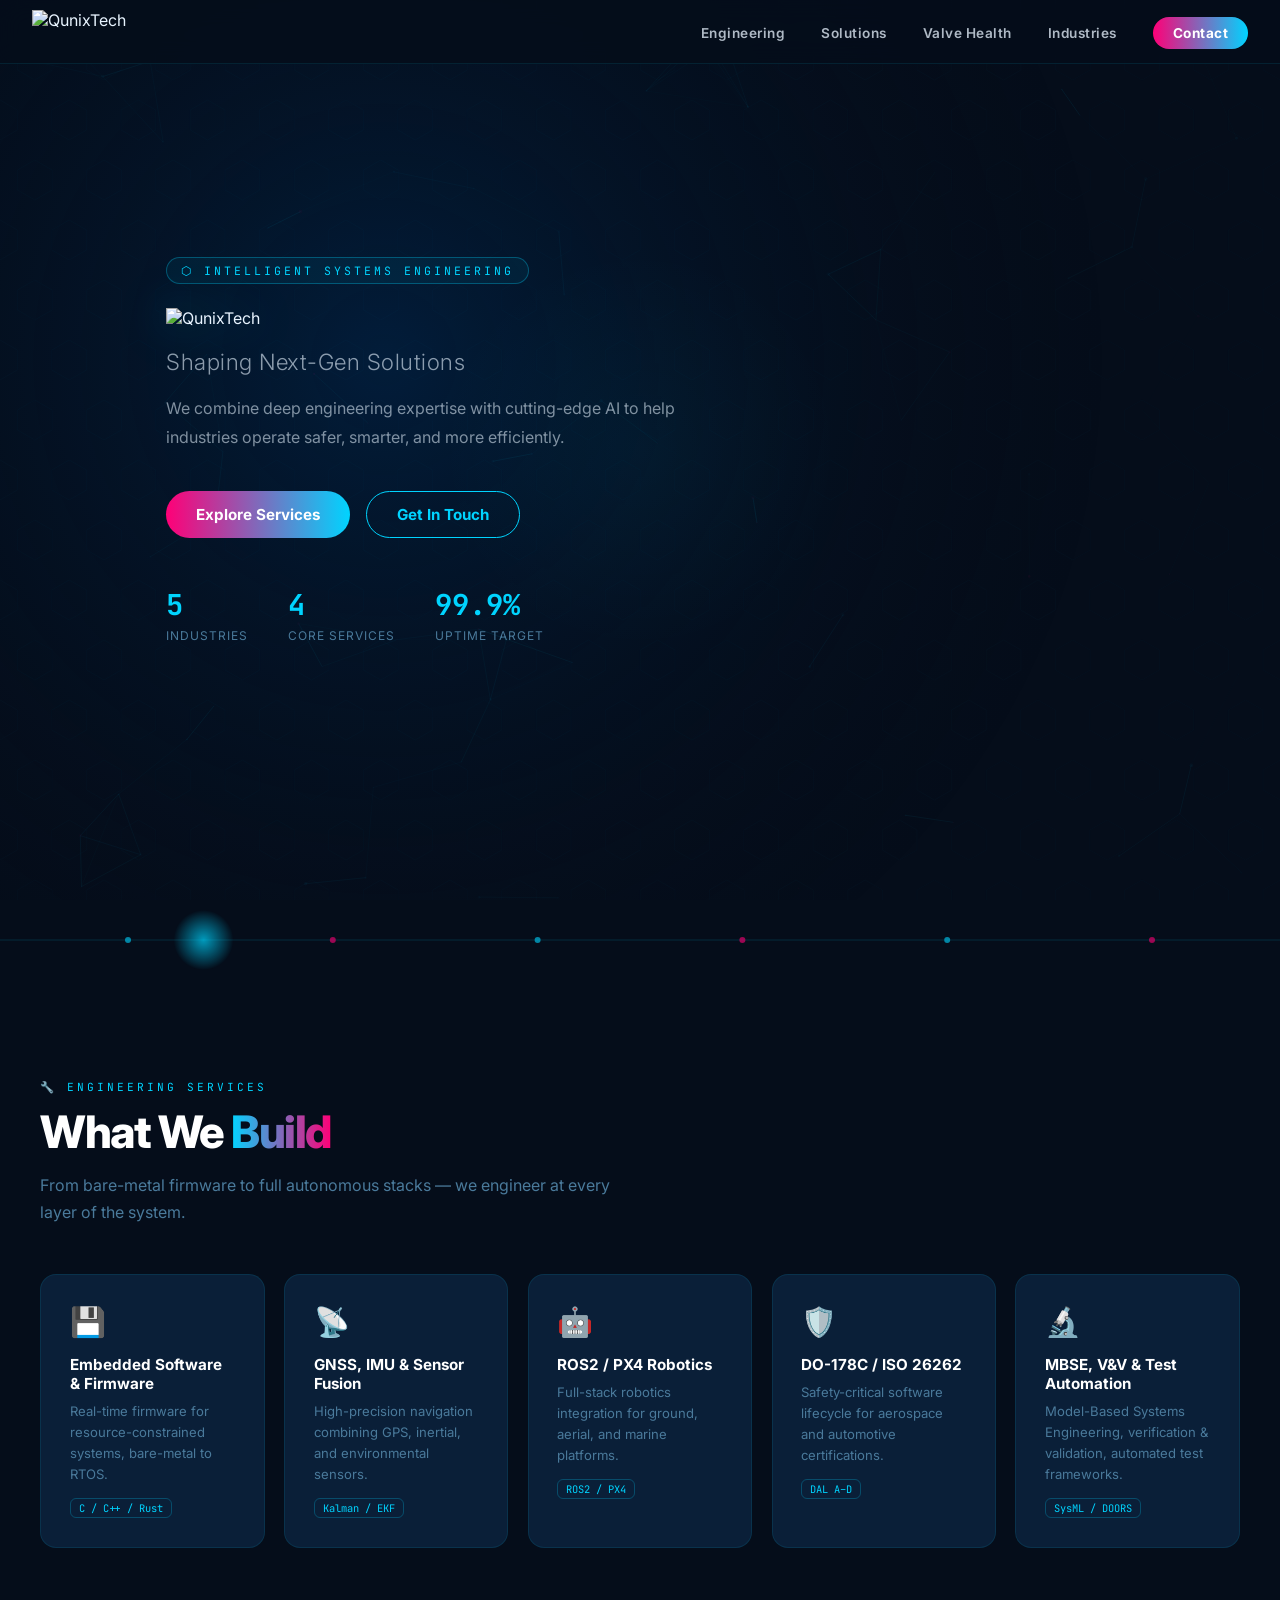
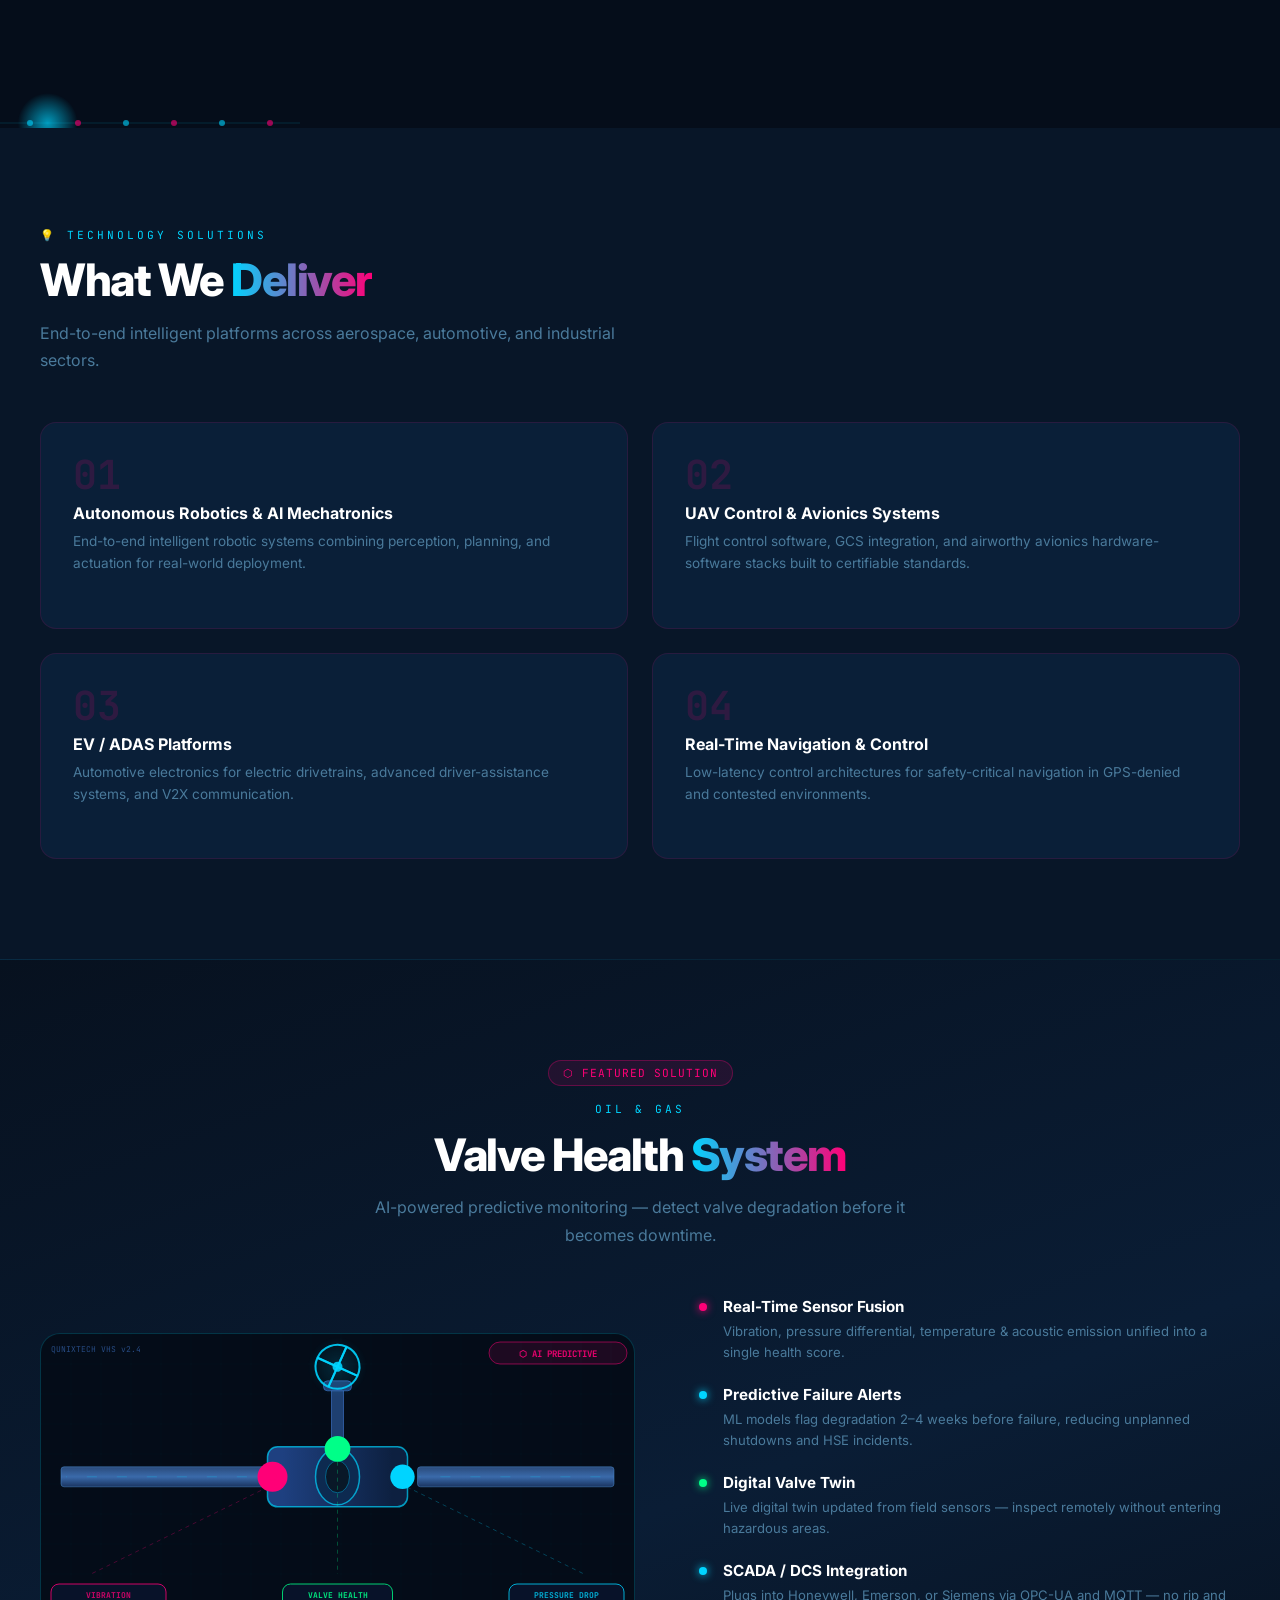
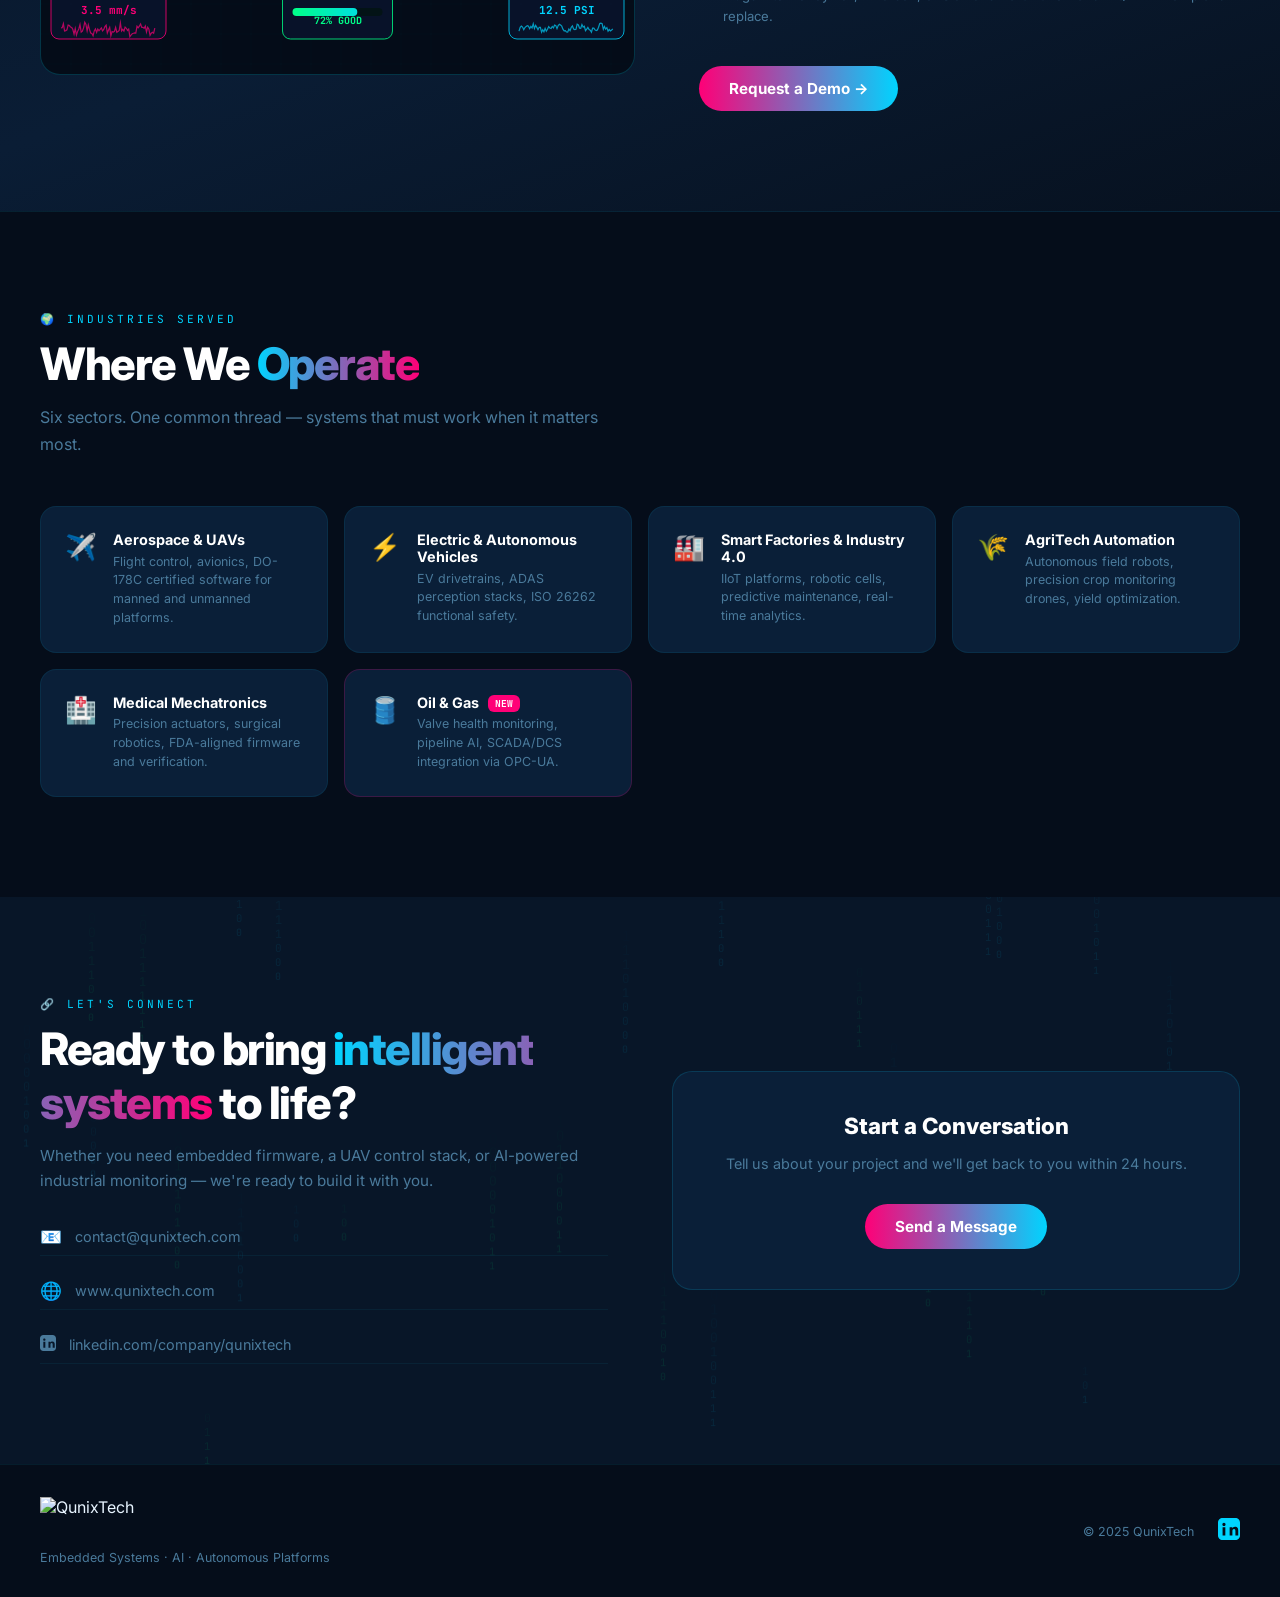
==== commit 4fb04f0a: "Update index.html" ====
--- a/index.html
+++ b/index.html
@@ -3,7 +3,26 @@
 <head>
 <meta charset="UTF-8"/>
 <meta name="viewport" content="width=device-width,initial-scale=1.0"/>
-<title>QunixTech | Shaping Next-Gen Solutions</title>
+<title>QunixTech | Embedded Systems, AI & Autonomous Engineering</title>
+<meta name="description" content="QunixTech delivers embedded firmware, GNSS/IMU sensor fusion, ROS2/PX4 robotics, UAV avionics, EV/ADAS platforms, and AI-powered valve health monitoring for Oil & Gas, Aerospace, Automotive and more."/>
+<meta name="keywords" content="embedded systems, firmware engineering, GNSS sensor fusion, ROS2, PX4, UAV avionics, DO-178C, ISO 26262, ADAS, autonomous robotics, oil gas valve health, predictive maintenance, IIoT, SCADA, QunixTech"/>
+<meta name="robots" content="index, follow"/>
+<link rel="canonical" href="https://www.qunixtech.com/"/>
+<!-- Open Graph -->
+<meta property="og:title" content="QunixTech | Embedded Systems, AI & Autonomous Engineering"/>
+<meta property="og:description" content="Deep engineering expertise meets cutting-edge AI. Embedded firmware, UAV avionics, EV/ADAS, robotics, and Oil & Gas valve health monitoring."/>
+<meta property="og:url" content="https://www.qunixtech.com/"/>
+<meta property="og:type" content="website"/>
+<meta property="og:image" content="https://raw.githubusercontent.com/QunixTech/webpage/main/branding.png"/>
+<!-- Twitter Card -->
+<meta name="twitter:card" content="summary_large_image"/>
+<meta name="twitter:title" content="QunixTech | Shaping Next-Gen Solutions"/>
+<meta name="twitter:description" content="AI-powered embedded systems, autonomous platforms, and industrial monitoring solutions."/>
+<meta name="twitter:image" content="https://raw.githubusercontent.com/QunixTech/webpage/main/branding.png"/>
+<!-- Schema.org structured data -->
+<script type="application/ld+json">
+{"@context":"https://schema.org","@type":"Organization","name":"QunixTech","url":"https://www.qunixtech.com","logo":"https://raw.githubusercontent.com/QunixTech/webpage/main/branding.png","contactPoint":{"@type":"ContactPoint","email":"contact@qunixtech.com","contactType":"customer service"},"sameAs":["https://www.linkedin.com/company/qunixtech"],"description":"QunixTech delivers embedded firmware, sensor fusion, autonomous robotics, UAV avionics, EV/ADAS platforms, and AI-powered Oil & Gas valve health monitoring."}
+</script>
 <link href="https://fonts.googleapis.com/css2?family=Inter:wght@300;400;600;700;900&family=JetBrains+Mono:wght@400;700&display=swap" rel="stylesheet"/>
 <style>
 *{margin:0;padding:0;box-sizing:border-box;}
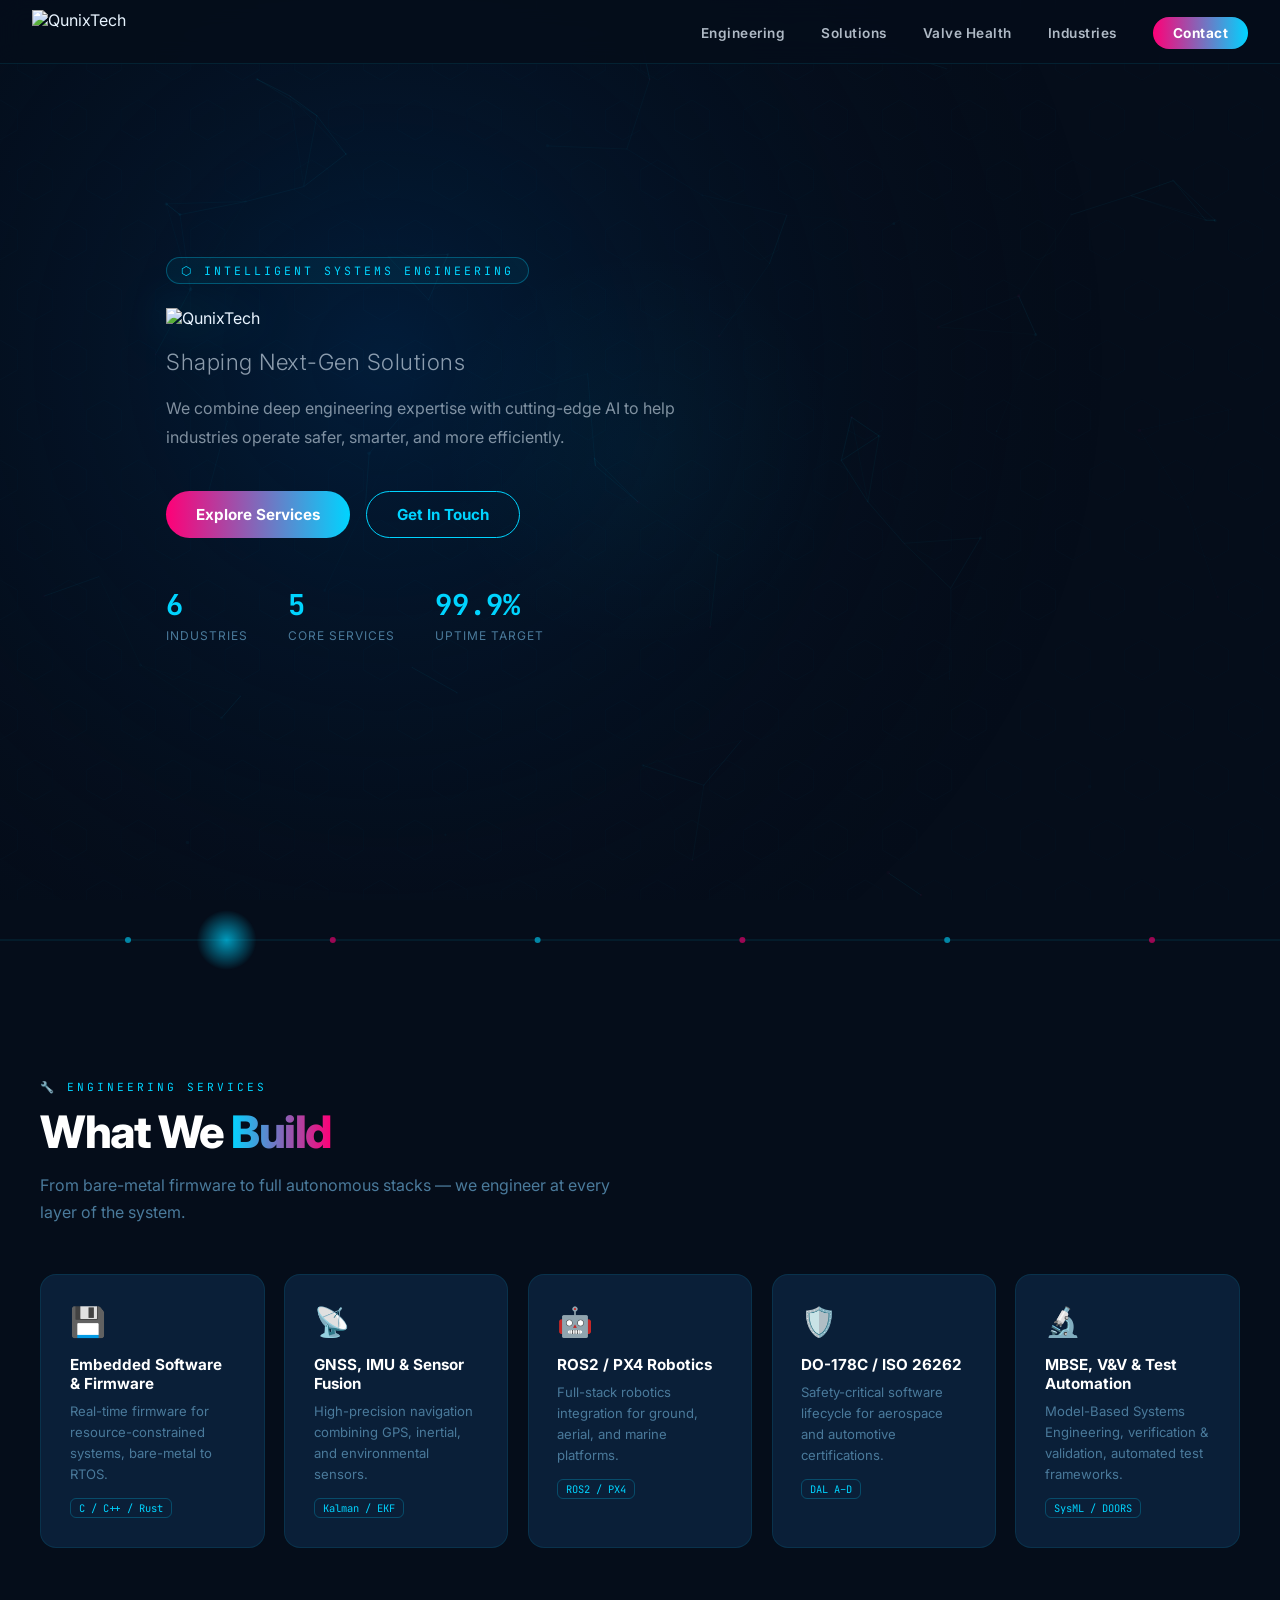
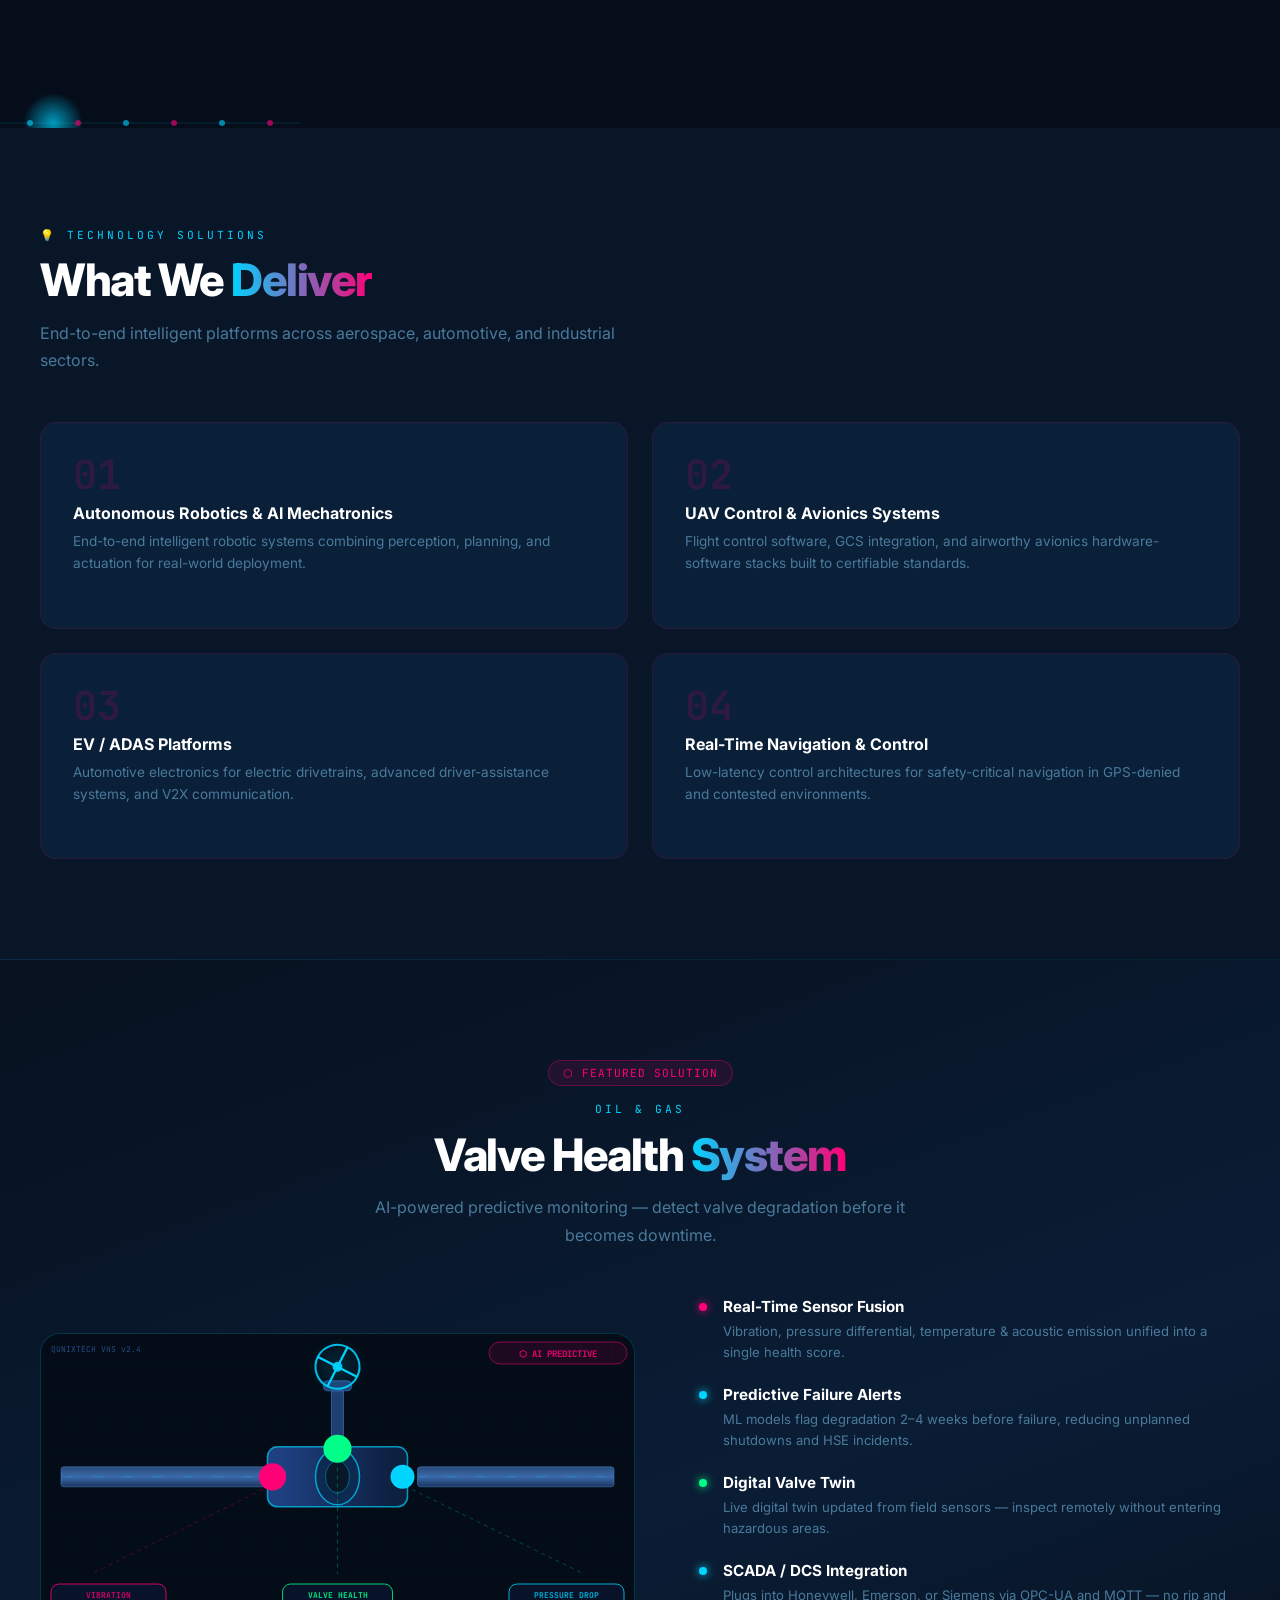
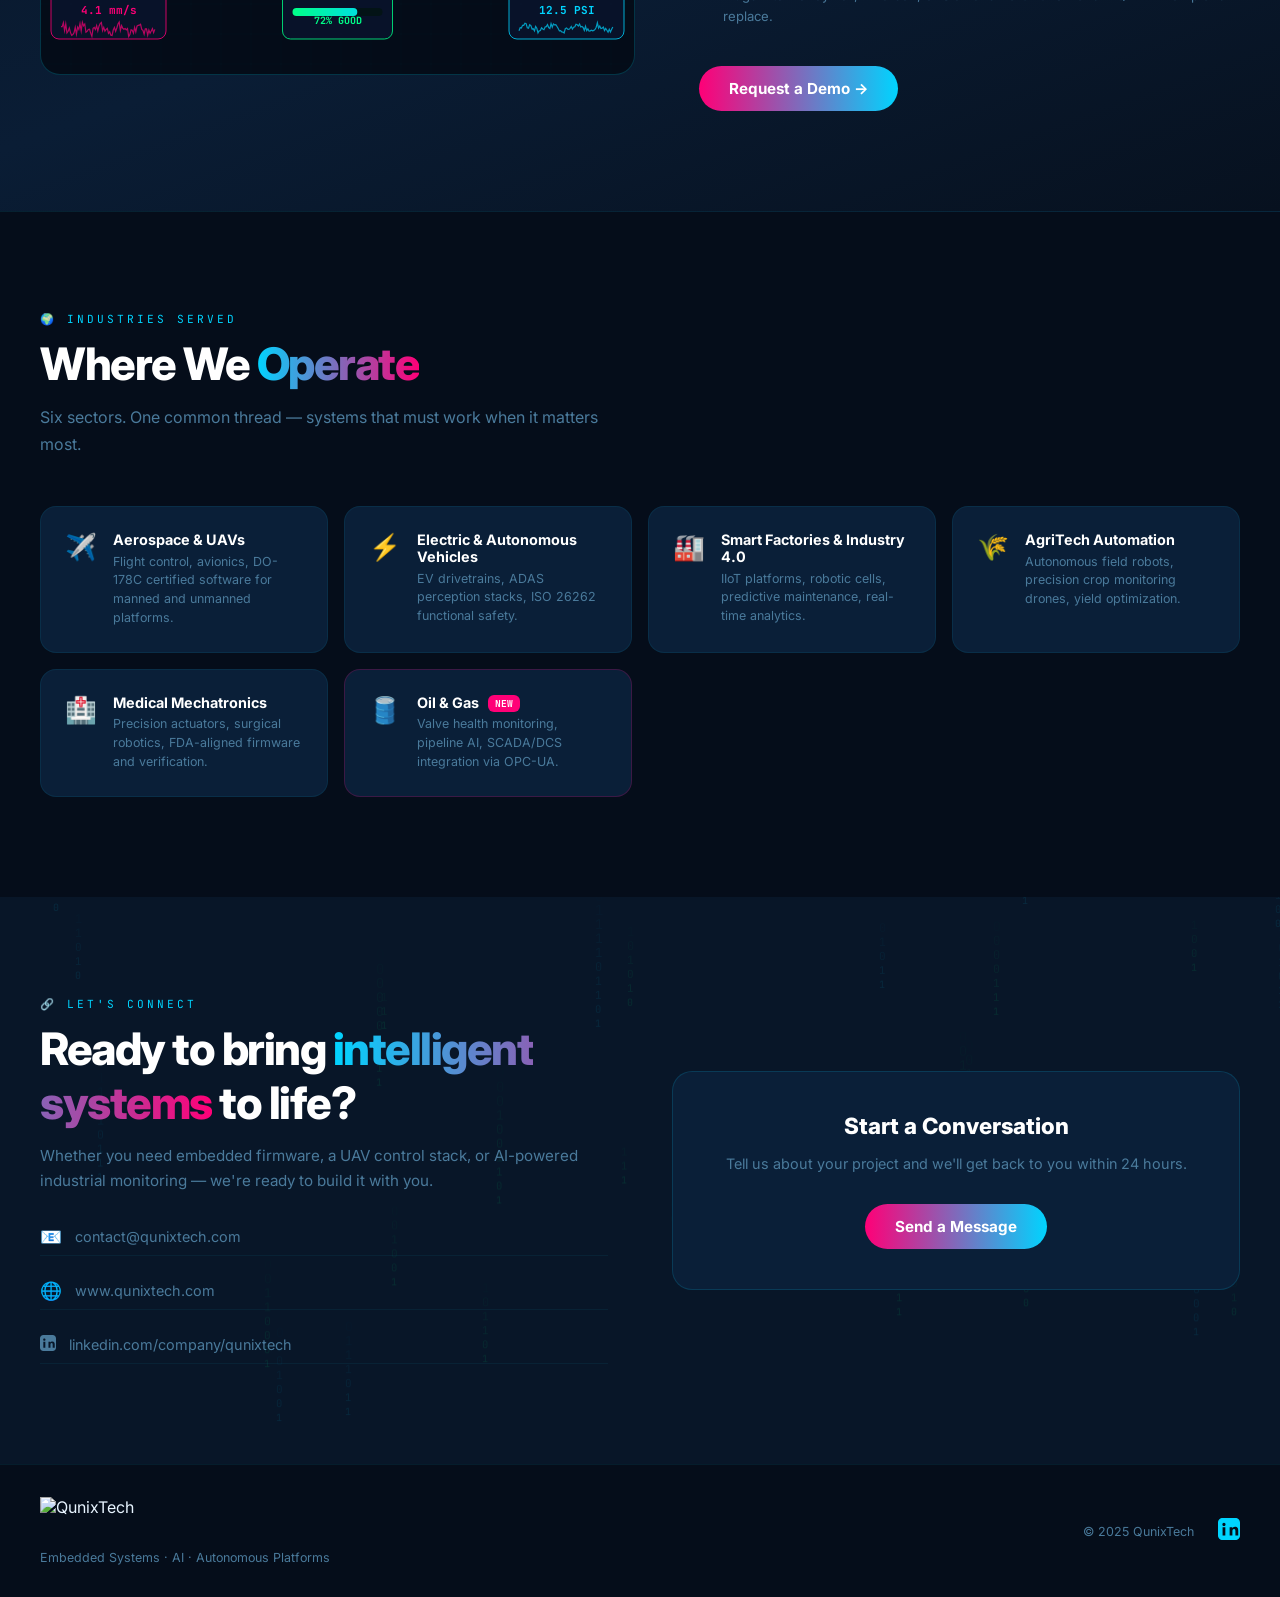
==== commit 87e945a5: "Update index.html with Google verification" ====
--- a/index.html
+++ b/index.html
@@ -7,6 +7,7 @@
 <meta name="description" content="QunixTech delivers embedded firmware, GNSS/IMU sensor fusion, ROS2/PX4 robotics, UAV avionics, EV/ADAS platforms, and AI-powered valve health monitoring for Oil & Gas, Aerospace, Automotive and more."/>
 <meta name="keywords" content="embedded systems, firmware engineering, GNSS sensor fusion, ROS2, PX4, UAV avionics, DO-178C, ISO 26262, ADAS, autonomous robotics, oil gas valve health, predictive maintenance, IIoT, SCADA, QunixTech"/>
 <meta name="robots" content="index, follow"/>
+<meta name="google-site-verification" content="googleae35365f10b02a33"/>
 <link rel="canonical" href="https://www.qunixtech.com/"/>
 <!-- Open Graph -->
 <meta property="og:title" content="QunixTech | Embedded Systems, AI & Autonomous Engineering"/>
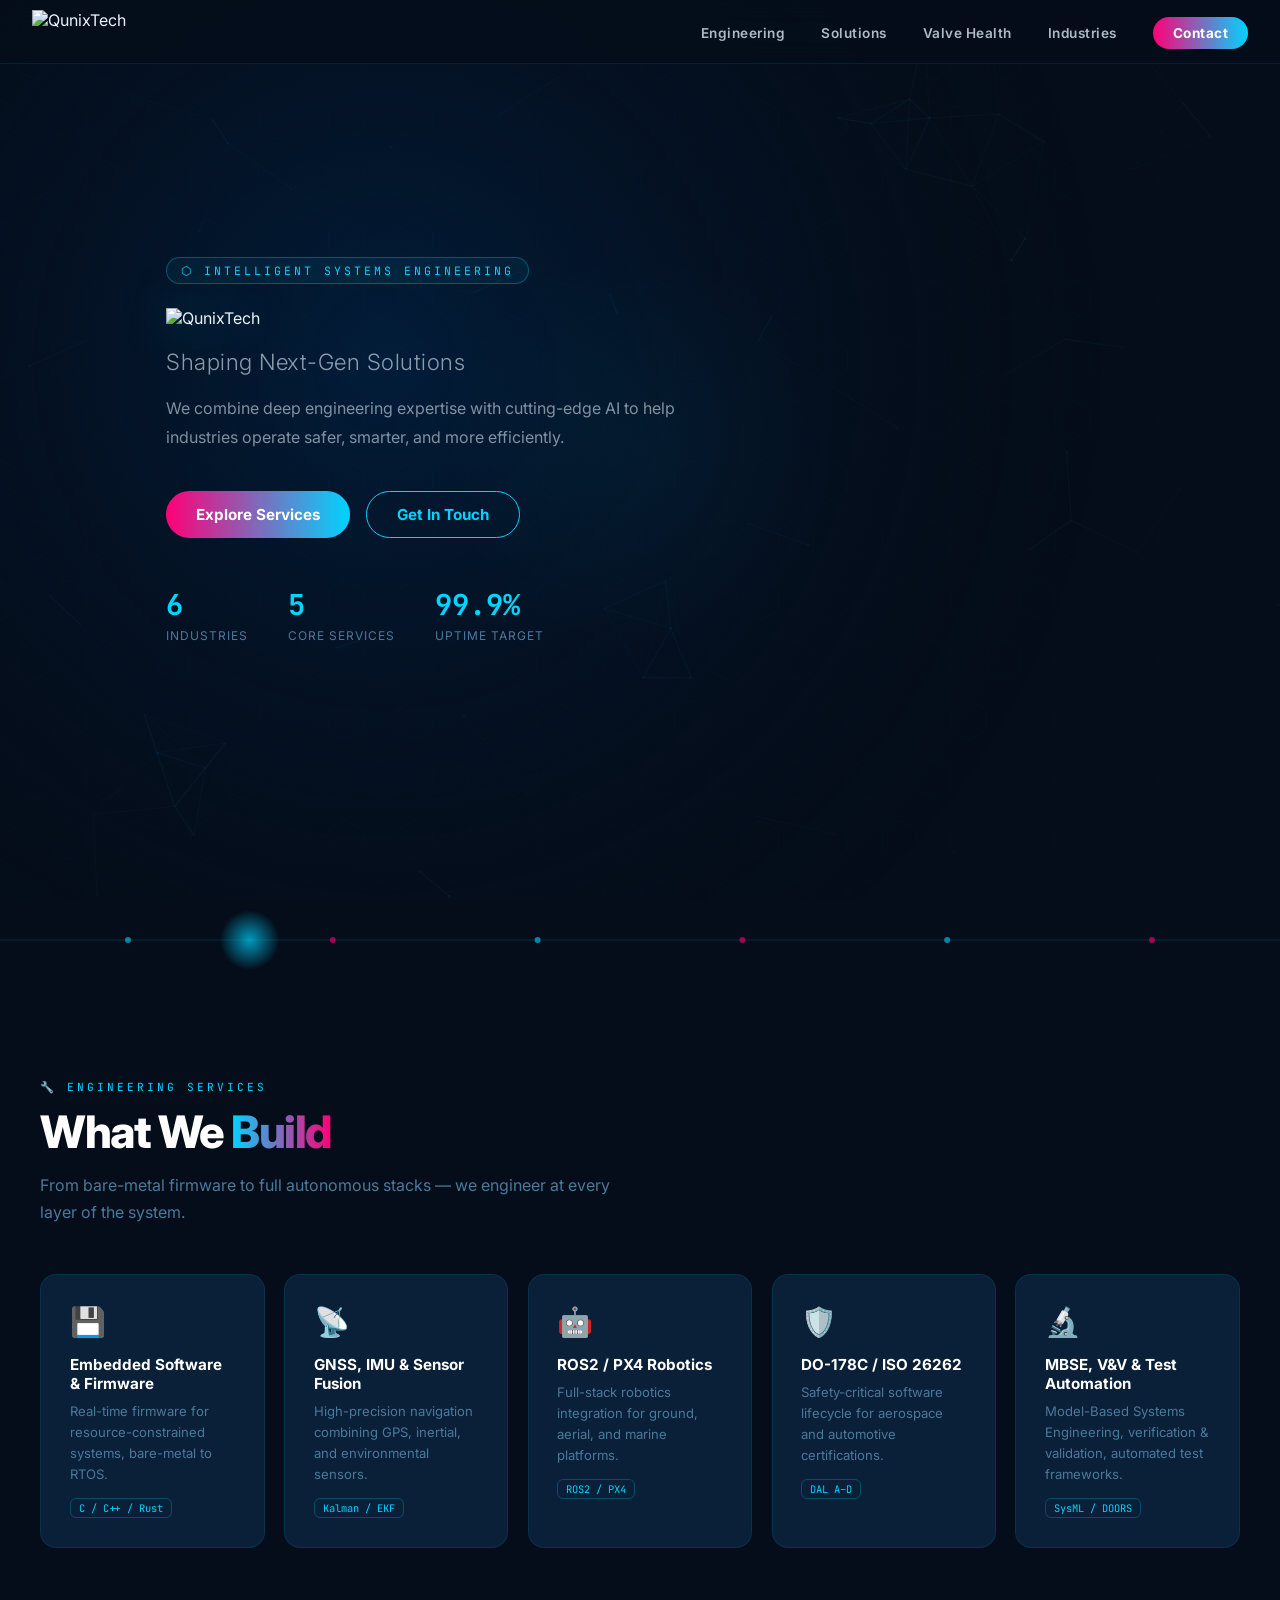
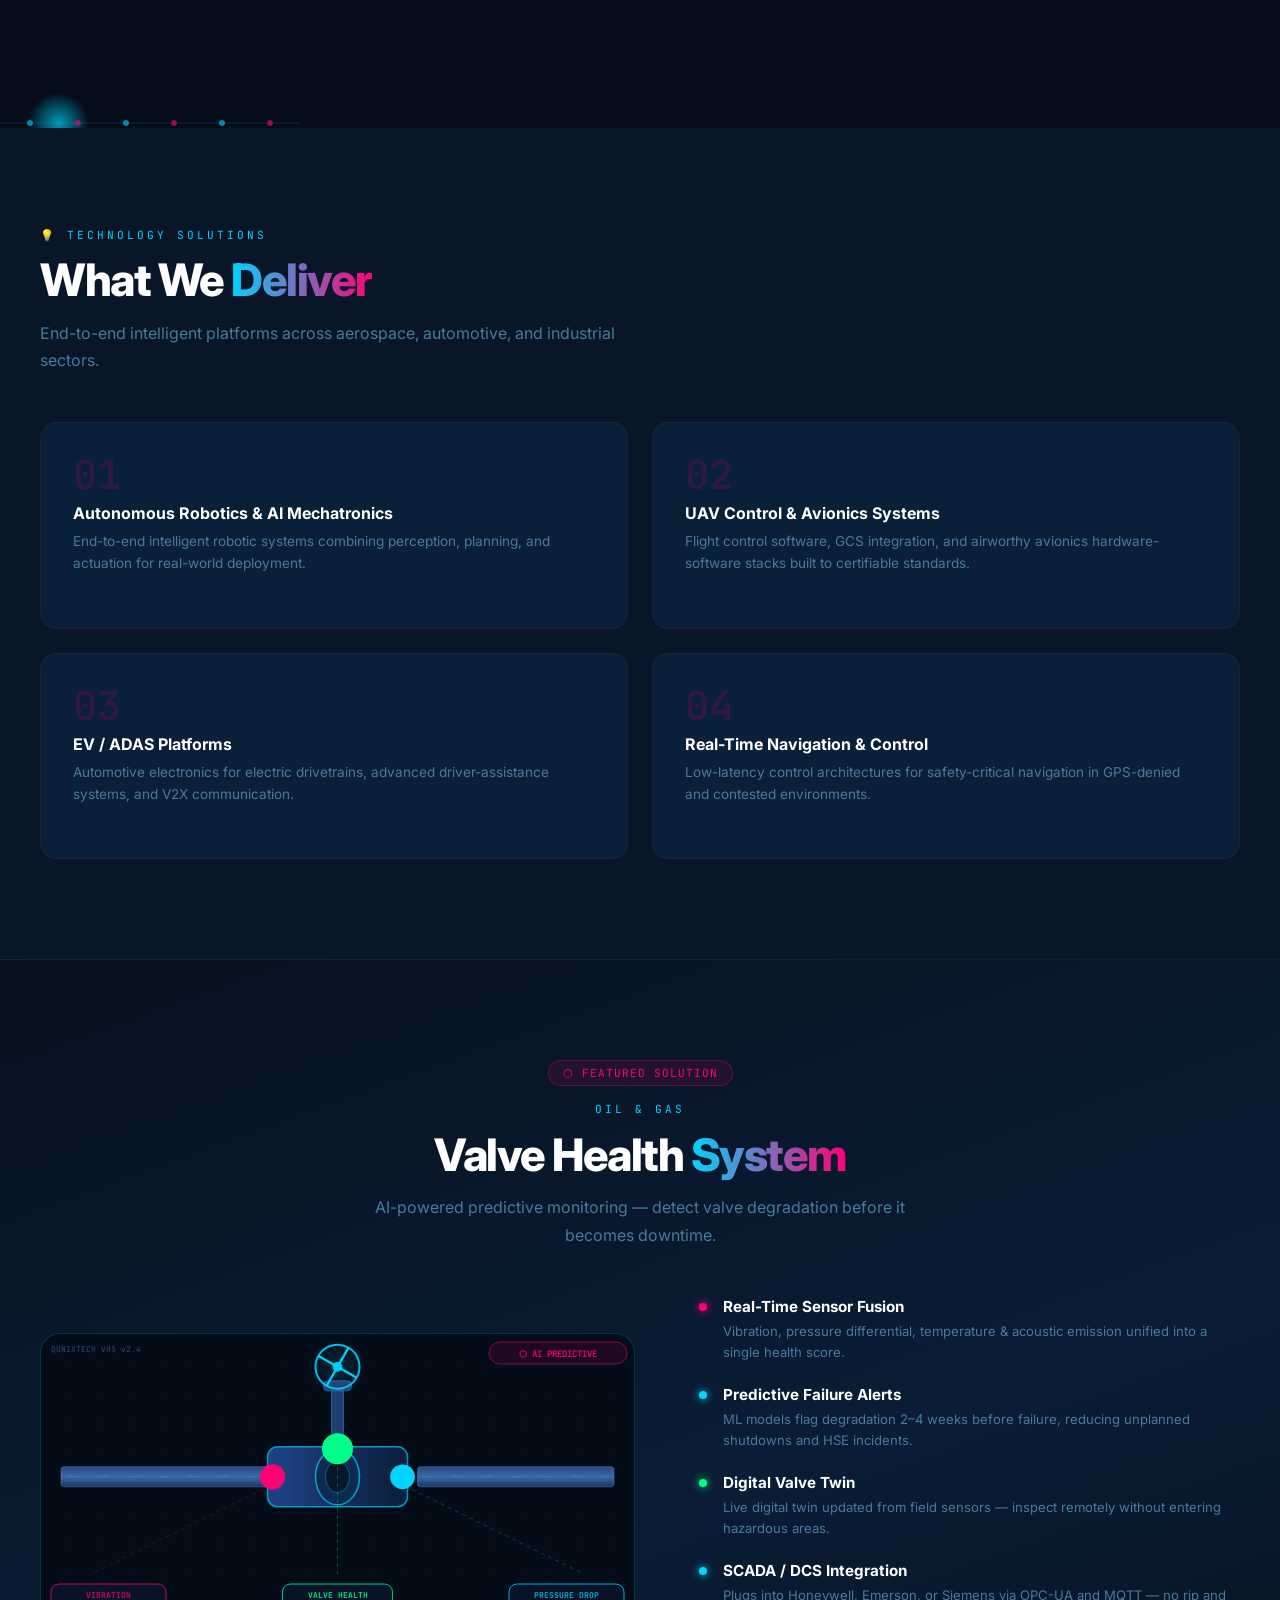
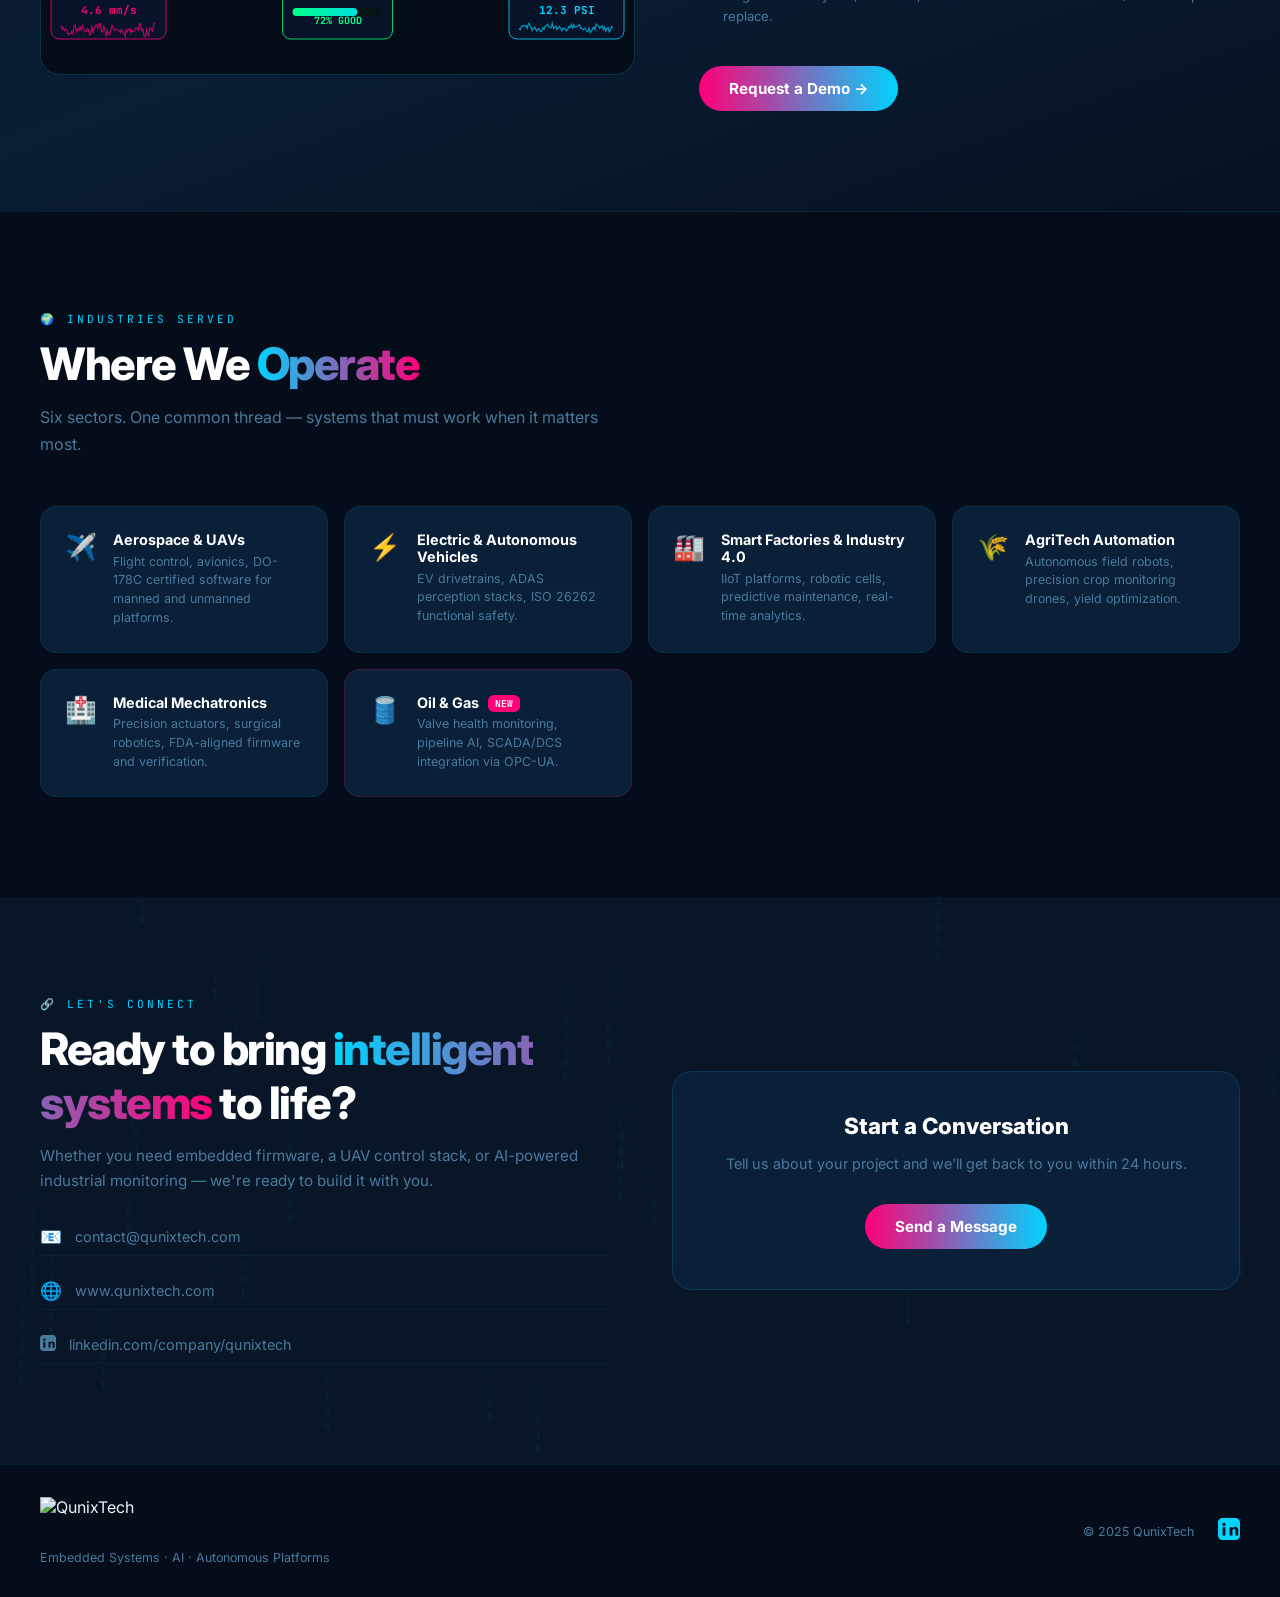
==== commit 3d695d67: "Add all search engine meta tags and updated robots.txt" ====
--- a/index.html
+++ b/index.html
@@ -8,6 +8,14 @@
 <meta name="keywords" content="embedded systems, firmware engineering, GNSS sensor fusion, ROS2, PX4, UAV avionics, DO-178C, ISO 26262, ADAS, autonomous robotics, oil gas valve health, predictive maintenance, IIoT, SCADA, QunixTech"/>
 <meta name="robots" content="index, follow"/>
 <meta name="google-site-verification" content="googleae35365f10b02a33"/>
+<!-- Bing / Yahoo -->
+<meta name="msvalidate.01" content="PASTE_BING_CODE_HERE"/>
+<!-- Yandex -->
+<meta name="yandex-verification" content="PASTE_YANDEX_CODE_HERE"/>
+<!-- General SEO -->
+<meta name="author" content="QunixTech"/>
+<meta name="revisit-after" content="7 days"/>
+<meta name="language" content="English"/>
 <link rel="canonical" href="https://www.qunixtech.com/"/>
 <!-- Open Graph -->
 <meta property="og:title" content="QunixTech | Embedded Systems, AI & Autonomous Engineering"/>
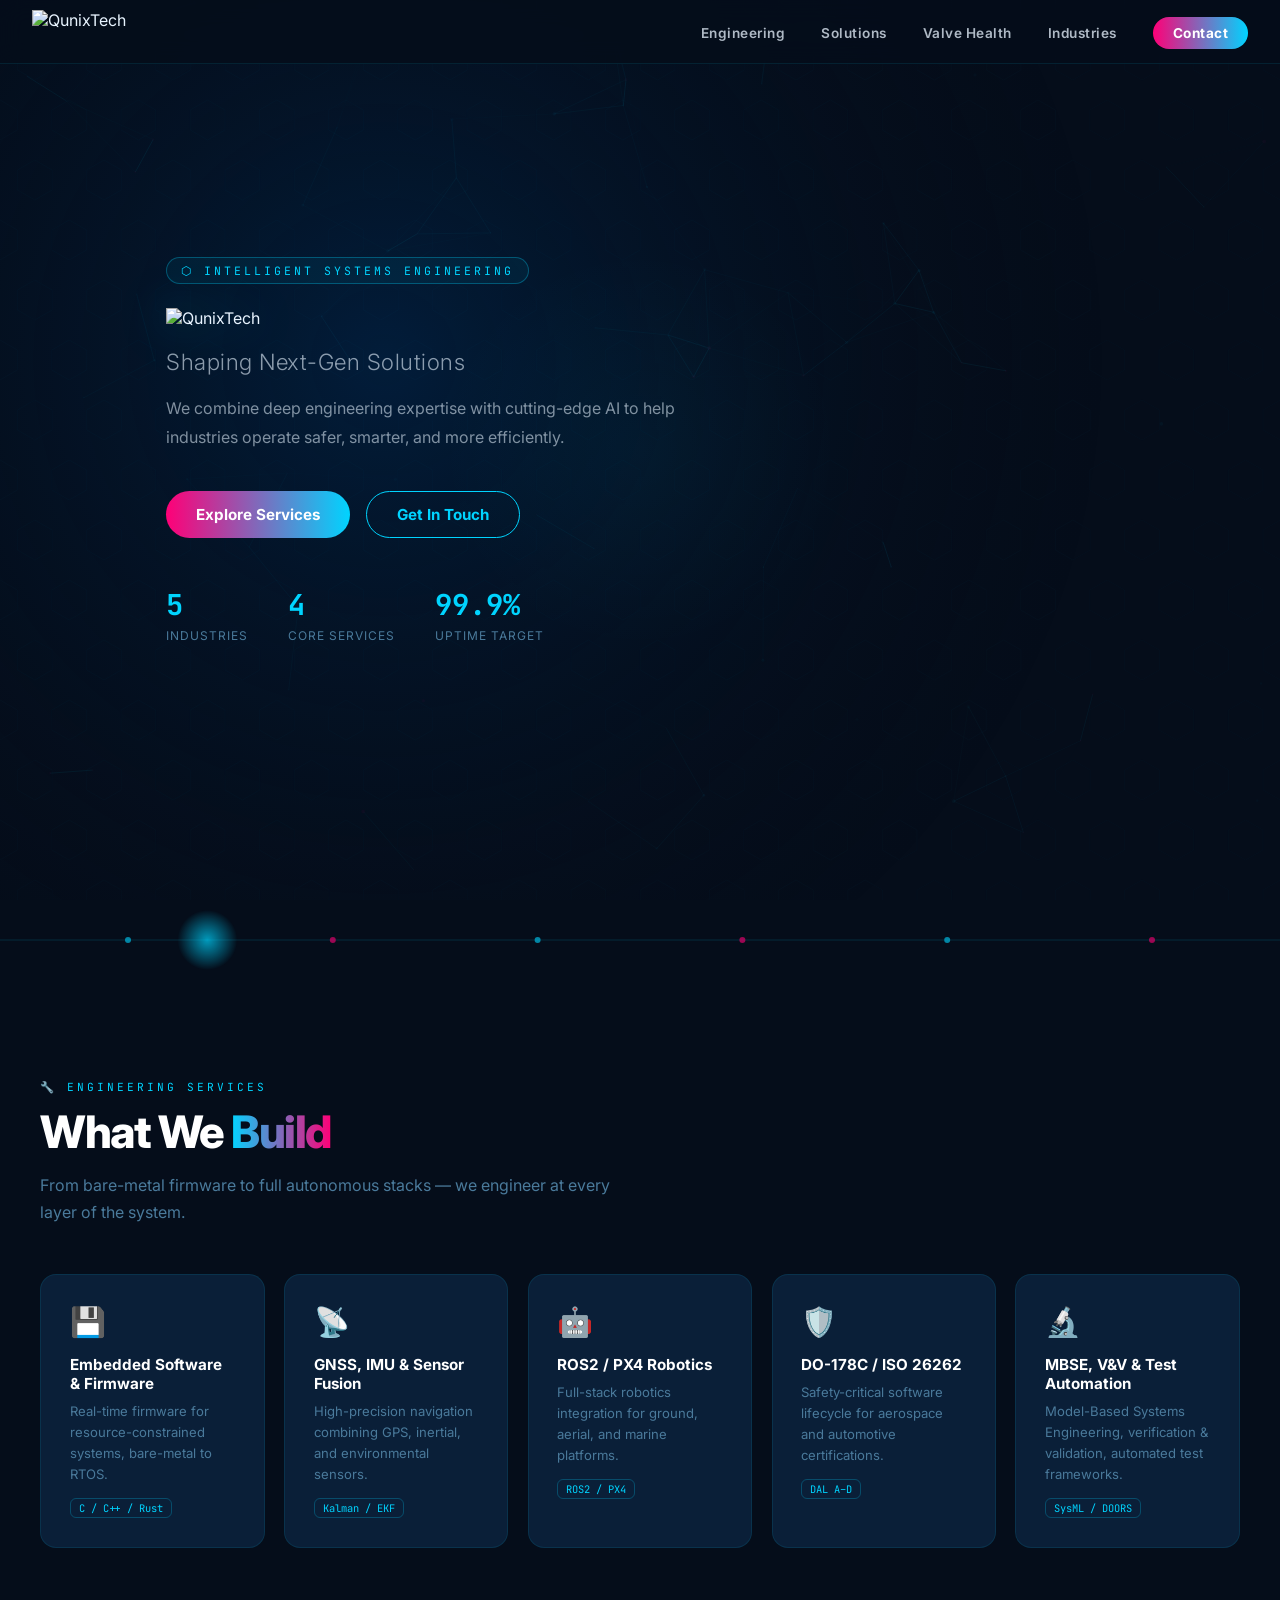
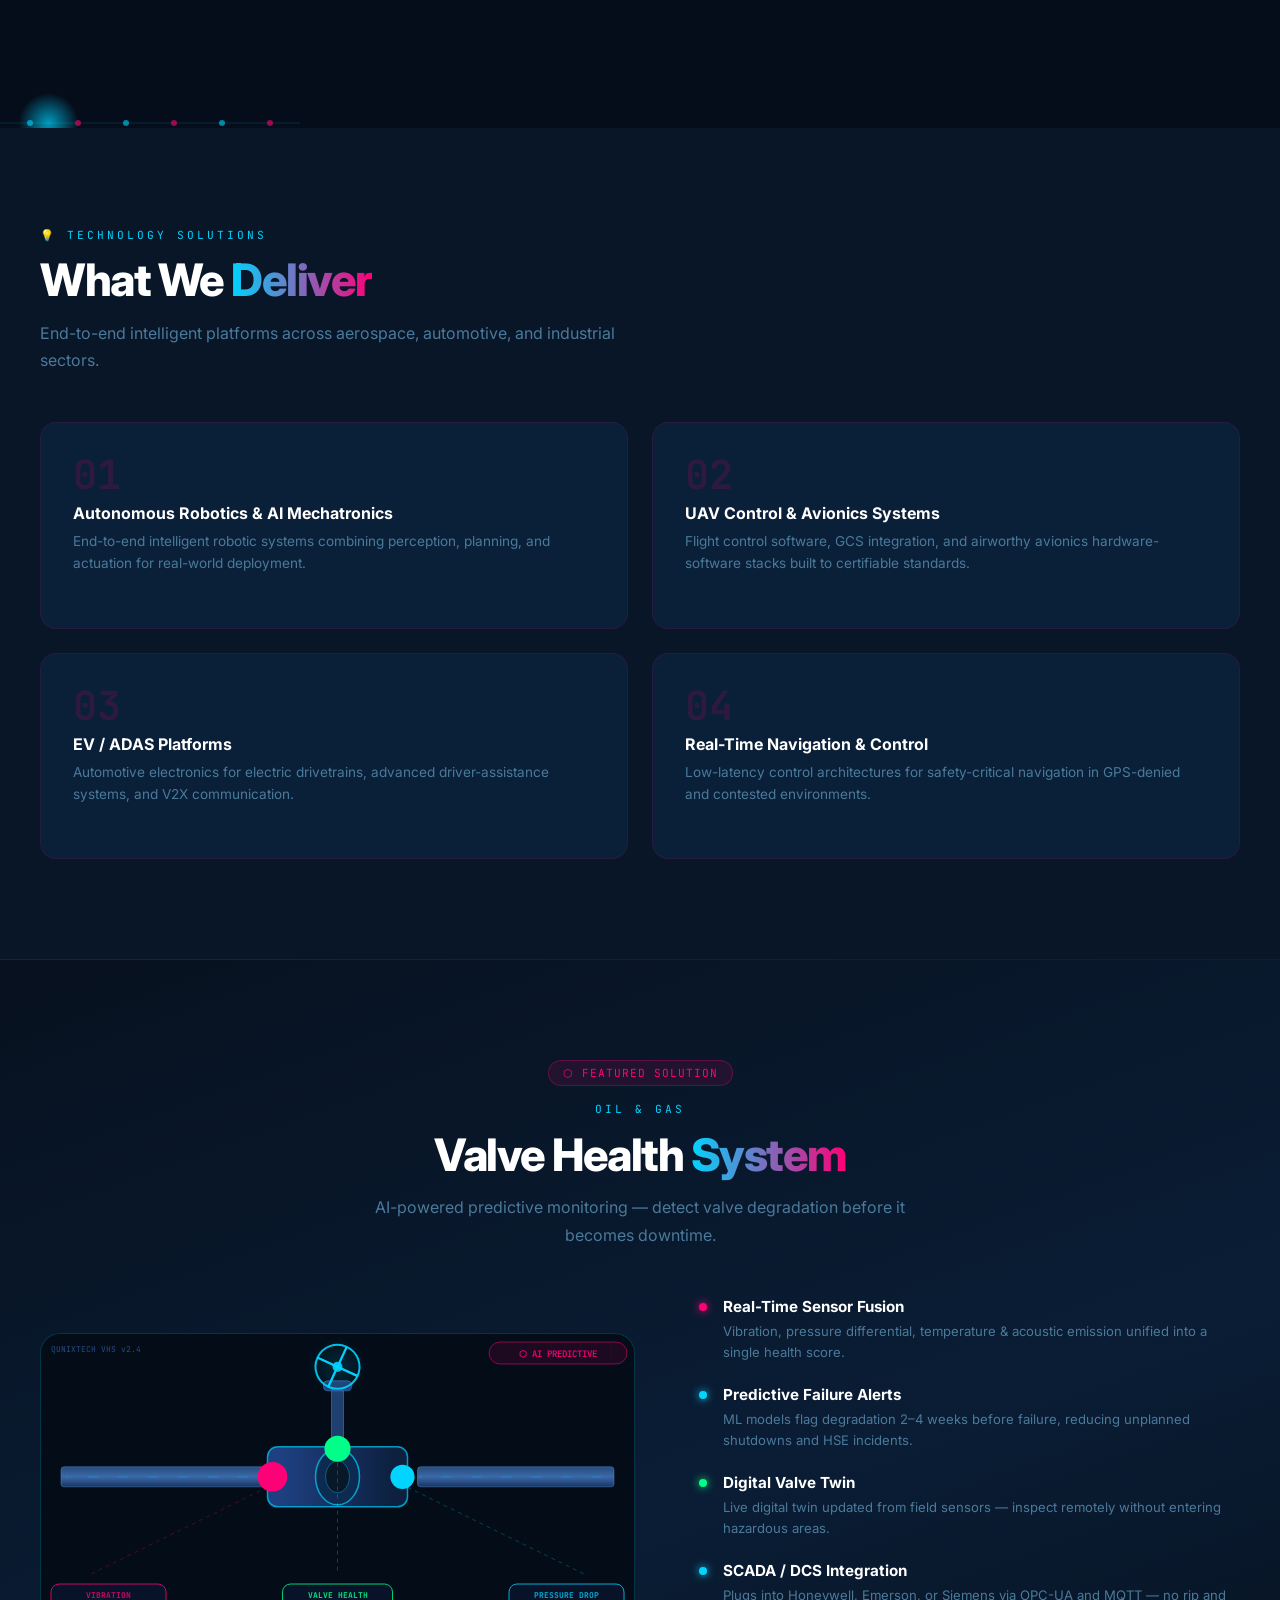
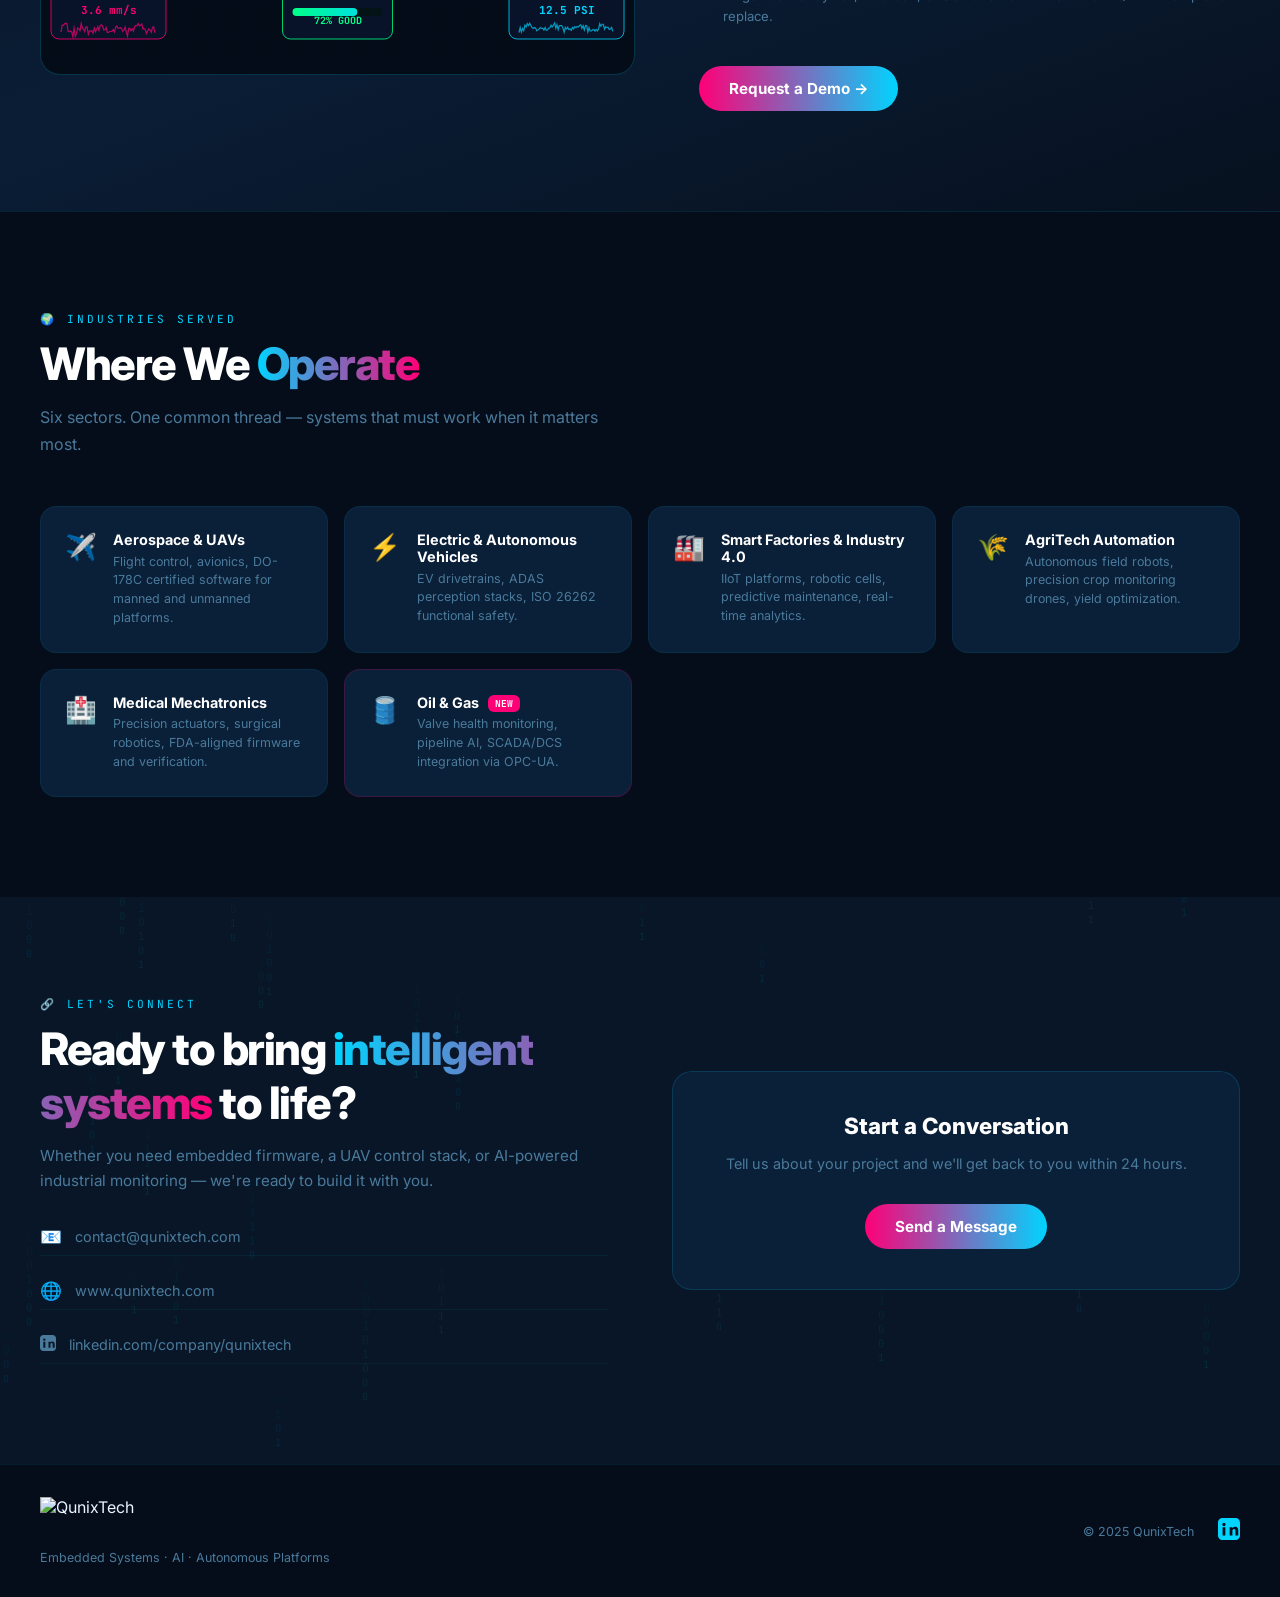
==== commit 6ff6035e: "Add Yandex verification meta tag" ====
--- a/index.html
+++ b/index.html
@@ -11,7 +11,7 @@
 <!-- Bing / Yahoo -->
 <meta name="msvalidate.01" content="PASTE_BING_CODE_HERE"/>
 <!-- Yandex -->
-<meta name="yandex-verification" content="PASTE_YANDEX_CODE_HERE"/>
+<meta name="yandex-verification" content="4332114cfce28012"/>
 <!-- General SEO -->
 <meta name="author" content="QunixTech"/>
 <meta name="revisit-after" content="7 days"/>
